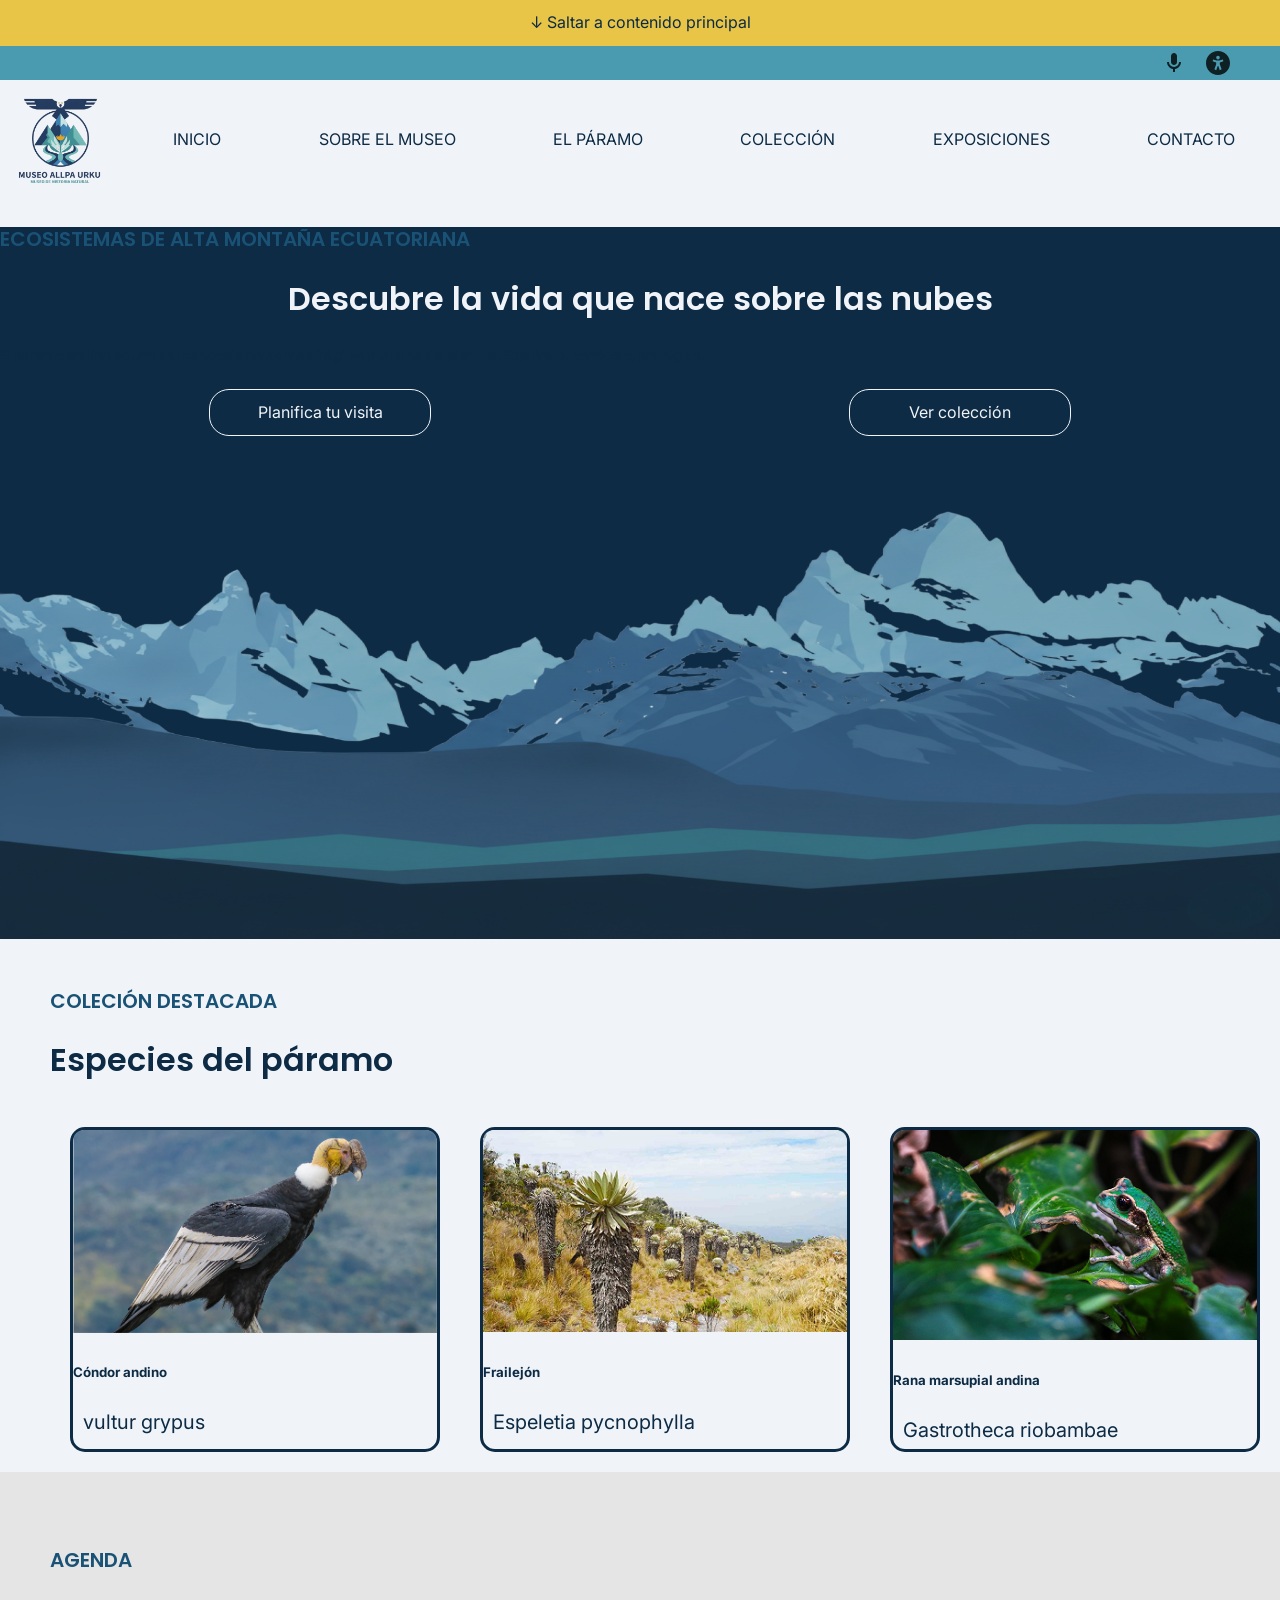
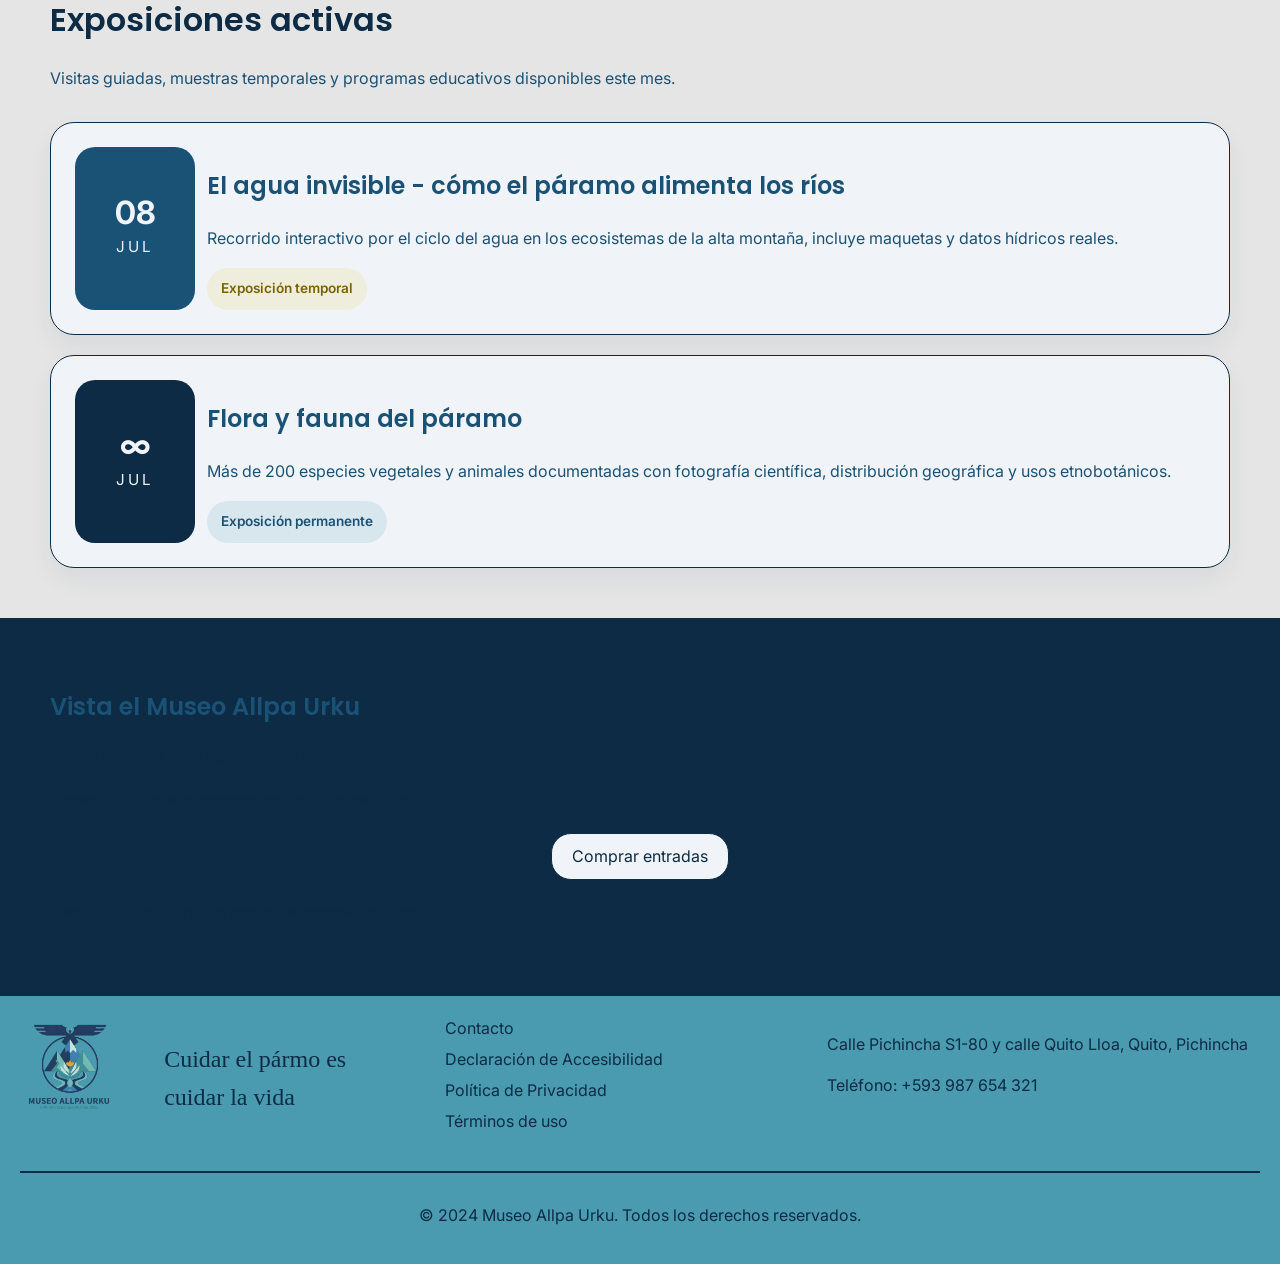
==== index.html @ 4db1a7b9 "Contacto completo" ====
<!DOCTYPE html>
<html lang="es">

<head>
    <meta charset="UTF-8">
    <meta name="viewport" content="width=device-width, initial-scale=1.0">
    <title>Exposiciones | Museo Allpa Urku</title>

    <link rel="preconnect" href="https://fonts.googleapis.com">
    <link rel="preconnect" href="https://fonts.gstatic.com" crossorigin>
    <link href="https://fonts.googleapis.com/css2?family=Inter:wght@400;600&family=Poppins:wght@600;700&display=swap"
        rel="stylesheet">

    <link rel="stylesheet" href="css/estilos.css">
</head>

<body>
    <header>
        <section class="skip-link">
            <a href="#main"> ↓ Saltar a contenido principal</a>
        </section>
        <section class="header-icons">
            <a href=""><img src="/recursos/icons/microphone.svg" alt="Icono de microfono"></a>
            <a href=""><img src="/recursos/icons/icon_accesibilidad.svg" alt="Icono de accesibilidad"></a>
            <!-- Aquí especificar idioma -->
        </section>

    </header>

    <nav class="nav-menu">
        <img src="/recursos/logo-museo.svg" alt="Logo del Museo Allpa Urku" class="logo">
        <a href="index.html">Inicio</a>
        <a href="nosotros.html">Sobre el museo</a>
        <a href="paramo.html">El Páramo</a>
        <a href="colecciones.html">Colección</a>
        <a href="exposiciones.html">Exposiciones</a>
        <a href="contacto.html">Contacto</a>
    </nav>

    <main>
        <section class="contenedor-inicial">
            <h4>ECOSISTEMAS DE ALTA MONTAÑA ECUATORIANA</h4>
            <h2>Descubre la vida que nace sobre las nubes</h2>
            <h5>El páramo andino es uno de los ecosistemas más frágiles y vitales del planeta. Explóralo, conócelo, protégelo.</h5>
            <div class="tarjetas-inicio">
                <a href="">Planifica tu visita</a>
                <a href="">Ver colección</a>
            </div>

            <img src="recursos/montanas_img.png" alt="Imagen decorativa de montañas">

        </section>


        <article class="contenedor-coleccion">
            <h4>COLECIÓN DESTACADA</h4>
            <H2>Especies del páramo</H2>

            <figure class="coleccion-cards">
                <section class="card-especie">
                    <img src="recursos/inicio/CondorAndino.png" alt="Foto Cóndor andino">
                    <h5>Cóndor andino</h5>
                    <p>vultur grypus</p>
                </section>

                <section class="card-especie">
                    <img src="recursos/inicio/Frailejon.png" alt="Foto Frailejón">
                    <h5>Frailejón</h5>
                    <p>Espeletia pycnophylla</p>
                </section>

                <section class="card-especie">
                    <img src="recursos/inicio/RanaMarsupialAndina.png" alt="Foto Rana marsupial andina">
                    <h5>Rana marsupial andina</h5>
                    <p>Gastrotheca riobambae</p>

                </section>

            </figure>
        </article>


        <article class="contenedor-agenda">
            <header class="agenda-header">
                <h4>AGENDA</h4>
                <h2>Exposiciones activas</h2>
                <p class="agenda-intro">Visitas guiadas, muestras temporales y programas educativos disponibles este mes.</p>
            </header>

            <div class="agenda-grid">
                <section class="agenda-lista">
                    <article class="agenda-evento">
                        <div class="fecha-evento">
                            <time datetime="2026-07-08"><strong>08</strong><span>JUL</span></time>
                        </div>
                        <div class="evento-contenido">
                            <h3>El agua invisible - cómo el páramo alimenta los ríos</h3>
                            <p>Recorrido interactivo por el ciclo del agua en los ecosistemas de la alta montaña, incluye maquetas y datos hídricos reales.</p>
                            <span class="etiqueta etiqueta-temporal">Exposición temporal</span>
                        </div>
                    </article>

                    <article class="agenda-evento">
                        <div class="fecha-evento fecha-infinita">
                            <time datetime="2026-07-01"><strong>∞</strong><span>JUL</span></time>
                        </div>
                        <div class="evento-contenido">
                            <h3>Flora y fauna del páramo</h3>
                            <p>Más de 200 especies vegetales y animales documentadas con fotografía científica, distribución geográfica y usos etnobotánicos.</p>
                            <span class="etiqueta etiqueta-permanente">Exposición permanente</span>
                        </div>
                    </article>
                </section>
            </div>
        </article>

        <article class="contenedor-visitas">
            <h3>Vista el Museo Allpa Urku</h3>

            <h5>Abierto de martes a domingo: 10:00h a 18:00h</h5>
            
            <h5>Acceso inclusivo para personas con movilidad reducida</h5>
            
            <a href="####">Comprar entradas</a>

            <h5>Desde $4 - Entrada gratuita para niños menores de 5 años</h5>
        </article>

    </main>

    <footer class="footer">

        <section class="footer-cont">
            <img src="/recursos/logo-museo.svg" alt="Logo del Museo Allpa Urku" class="logo-footer">
            <p class="eslogan">Cuidar el pármo es cuidar la vida</p>

            <section class="footer-links">
                <a href="contacto.html">Contacto</a>
                <a href="####">Declaración de Accesibilidad</a>
                <a href="####">Política de Privacidad</a>
                <a href="####">Términos de uso</a>
            </section>
            <section class="footer-direccion">
                <p>

                    Calle Pichincha S1-80 y calle Quito Lloa, Quito, Pichincha
                </p>
                <p>
                    Teléfono: +593 987 654 321
                </p>

            </section>
        </section>
        <hr>
        <p>© 2024 Museo Allpa Urku. Todos los derechos reservados.</p>
    </footer>

    <script>
        const monthNames = ['Enero', 'Febrero', 'Marzo', 'Abril', 'Mayo', 'Junio', 'Julio', 'Agosto', 'Septiembre', 'Octubre', 'Noviembre', 'Diciembre'];
        const today = new Date();
        const mesNombre = document.querySelector('.mes-nombre');
        const mesAno = document.querySelector('.mes-ano');
        const diasGrid = document.querySelector('.calendario-dias');

        if (mesNombre && mesAno && diasGrid) {
            mesNombre.textContent = monthNames[today.getMonth()];
            mesAno.textContent = today.getFullYear();

            const firstDay = new Date(today.getFullYear(), today.getMonth(), 1).getDay();
            const daysInMonth = new Date(today.getFullYear(), today.getMonth() + 1, 0).getDate();
            const offset = (firstDay + 6) % 7; // Ajusta para iniciar el lunes

            for (let i = 0; i < offset; i++) {
                const placeholder = document.createElement('span');
                placeholder.className = 'dia vacio';
                diasGrid.appendChild(placeholder);
            }

            for (let day = 1; day <= daysInMonth; day++) {
                const dia = document.createElement('span');
                dia.className = 'dia';
                dia.textContent = day;
                if (day === today.getDate()) {
                    dia.classList.add('hoy');
                    dia.setAttribute('aria-current', 'date');
                }
                diasGrid.appendChild(dia);
            }
        }
    </script>
</body>

</html>
---- css/estilos.css ----
:root {

    /* ======= CAPA 1. Paleta de colores cruda =======
        No usar directamente, solo para referencia      */
    --azul-marino   : #0D2B45;
    --azul-medio    : #1A5276;
    --azul-glaciar  : #4A9BAF;
    --celeste-claro : #93C6D2;
    --dorado        : #E8C547;
    --blanco-niebla : #F0F4F8;
    --gris-claro    : #E5E5E5;

    --color-foco    : #39FF14; /* verde neón para outline de foco visible — criterio 2.4.7 (AA) */

    /* ======= CAPA 2. Paleta de colores procesada =======
                Usar directamente en el diseño              
    ====================================================== */

    /* --- Fondos --- */
    --fondo-principal   : var(--blanco-niebla);  /* fondo del sitio */
    --fondo-oscuro      : var(--azul-marino);     /* secciones/footer oscuros */
    --fondo-seccion     : var(--azul-medio);      /* bloques destacados */
    --fondo-acento      : var(--azul-glaciar);    /* tarjetas, banners decorativos */
    --fondo-gris        : var(--gris-claro);      /* fondo para elementos secundarios */

    /* --- Texto ---
    Combinaciones verificadas (contraste AA, ≥4.5:1):
        texto-principal sobre fondo-principal  = 13.1:1  OK
        texto-suave     sobre fondo-principal  =  7.6:1  OK
        texto-claro     sobre fondo-oscuro     = 13.1:1  OK
        texto-destacado (dorado) sobre fondo-oscuro = 8.6:1 OK
    NUNCA: dorado o glaciar como texto sobre fondo claro (ilegible) */
    --texto-principal   : var(--azul-marino);     /* cuerpo sobre fondo claro */
    --texto-suave       : var(--azul-medio);      /* texto secundario sobre claro */
    --texto-claro       : var(--blanco-niebla);   /* texto sobre fondo oscuro */
    --texto-destacado   : var(--dorado);          /* SOLO sobre fondo oscuro */

    /* --- Acentos y detalles (NO para texto pequeño) --- */
    --acento            : var(--azul-glaciar);    /* bordes, íconos, líneas */
    --acento-fuerte     : var(--dorado);          /* llamados de atención */
    --foco              : var(--dorado);           /* outline de foco visible */

    /* ============================================
       TIPOGRAFÍA
       ============================================ */
    --fuente-titulos : 'Poppins', system-ui, sans-serif;
    --fuente-cuerpo  : 'Inter', system-ui, sans-serif;

    /* Escala (en rem para que aguante el zoom 200% — criterio 1.4.4 y 1.4.10) */
    --tam-h1   : 2.5rem;    /* 40px */
    --tam-h2   : 2rem;      /* 32px */
    --tam-h3   : 1.5rem;    /* 24px */
    --tam-h4   : 1.25rem;   /* 20px */
    --tam-base : 1rem;      /* 16px — mínimo para cuerpo */
    --tam-small: 0.875rem;  /* 14px — mínimo absoluto */

    --peso-normal : 400;
    --peso-medio  : 600;
    --peso-fuerte : 700;

    /* Interlineado (cuerpo ≥1.5 — criterio 1.4.12 Text Spacing) */
    --interlineado-titulos : 1.25;
    --interlineado-cuerpo  : 1.6;
}

/* ============================================
   REGLAS BASE — aplicadas a los elementos
   ============================================ */

body {
    background-color: var(--fondo-principal);
    color: var(--texto-principal);
    font-family: var(--fuente-cuerpo);
    font-size: var(--tam-base);
    line-height: var(--interlineado-cuerpo);
    margin: 0;
}

h1, h2, h3, h4 {
    font-family: var(--fuente-titulos);
    line-height: var(--interlineado-titulos);
    color: var(--texto-principal);
}

h1 { font-size: var(--tam-h1); font-weight: var(--peso-fuerte); }
h2 { font-size: var(--tam-h2); font-weight: var(--peso-medio); }
h3 { font-size: var(--tam-h3); font-weight: var(--peso-medio); color: var(--texto-suave); }
h4 { font-size: var(--tam-h4); font-weight: var(--peso-medio); color: var(--texto-suave); }

/* Visualmente oculto pero legible por lectores de pantalla — 1.3.1 */
.sr-only {
    position: absolute;
    width: 1px;
    height: 1px;
    padding: 0;
    margin: -1px;
    overflow: hidden;
    clip: rect(0, 0, 0, 0);
    white-space: nowrap;
    border: 0;
}

/* Etiqueta supra (antes h4 decorativo) — semánticamente es <p> */
.supertitulo {
    font-family: var(--fuente-titulos);
    font-size: var(--tam-h4);
    font-weight: var(--peso-medio);
    color: var(--texto-suave);
    text-transform: uppercase;
    letter-spacing: 0.03em;
    margin-bottom: 4px;
}

/* Subtítulo bajo el hero — semánticamente es <p> */
.subtitulo-hero {
    color: var(--azul-glaciar);
    text-align: center;
    padding-bottom: 30px;
    margin: 0;
}

/* Cifra destacada en tarjetas de estadísticas */
.cifra {
    font-family: var(--fuente-titulos);
    font-size: var(--tam-h2);
    font-weight: var(--peso-fuerte);
    color: var(--texto-principal);
    display: block;
}

small, .texto-secundario {
    font-size: var(--tam-small);
    color: var(--texto-suave);
}

/* Foco visible — criterio 2.4.7 (AA). NO quitar el outline. */
:focus-visible {
    outline: 5px solid var(--color-foco);
    outline-offset: 2px;
}

/* Respeto a preferencia de reducir movimiento — req. 6.5 */
@media (prefers-reduced-motion: reduce) {
    *, *::before, *::after {
        animation-duration: 0.01ms !important;
        animation-iteration-count: 1 !important;
        transition-duration: 0.01ms !important;
    }
}


/* Skip Link - Header--------------------------------------------------------*/
.skip-link {
    display: flex;
    justify-content: center;
    align-items: center;
    background-color: var(--dorado);
    color: var(--azul-marino);
    text-decoration: none;
    padding: 10px;
    width: 100%;
    box-sizing: border-box;
}

.skip-link a{
    color: var(--azul-marino);
    text-decoration: none;
}

/* header - icons --------------------------------------------------------*/

.header-icons {
    display: flex;
    background-color: var(--azul-glaciar);
    padding: 5px 50px;
    gap: 20px;
    justify-content: flex-end;
}

.header-icons a {
    display: inline-flex;
    align-items: center;
    justify-content: center;
}

.header-icons img {
    display: block;
    width: 24px;
    height: 24px;
}


/*Barra de navegación--------------------------------------------------------*/
.nav-menu{
    display: flex;
    justify-content: space-between;
    padding: 10px;
    align-items: center;
    margin: 0;
}

.nav-menu a{
    padding: 35px;
    color: var(--texto-principal);
    text-decoration: none;
    text-transform: uppercase;
}

.nav-menu img{
    width: 8%;
    height: 8%;
}

.nav-menu a:not(.nav-logo-link):hover {
    background-color: var(--dorado);
}

.nav-logo-link {
    display: flex;
    align-items: center;
    padding: 0;
}


/*MAIN------------------------------------------------------------------------*/
/* Contenedor inicial--------------------------------------------------------*/
.contenedor-inicial{
    background: var(--azul-marino);
}

.contenedor-inicial .supertitulo {
    text-align: center;
    color: var(--azul-glaciar);
    padding: 20px;
    margin: 20px;
}

.contenedor-inicial h1,
.contenedor-inicial h2 {
    color: var(--blanco-niebla);
    text-align: center;
}

.contenedor-inicial img {
    display: block;
    margin: 0 auto;
    max-width: 100%;
}


.tarjetas-inicio{
    display: grid;
    grid-template-columns: 1fr 1fr;
     justify-items: center;
    align-items: center;
}

.tarjetas-inicio a{
    text-decoration: none;
    border: solid 1px var(--blanco-niebla);
    color: var(--blanco-niebla);
    text-align: center;
    
    margin:0 30px 30px 30px;
    border-radius: 20px;
    padding: 10px;
    width: 200px;
    align-items: center;
}

.tarjetas-inicio a:hover{
    background: var(--dorado);
    color: var(--azul-marino);
}

/* Coleccion-------------------------------------------------------------------*/


.contenedor-coleccion{
    margin-top: 50px;
    margin-left: 50px;

}

.coleccion-cards {
    display: grid;
    grid-template-columns: 1fr 1fr 1fr;
    list-style: none;
    padding: 0;
    margin: 0;
}

.card-especie{
    border: solid 3px var(--azul-marino);
    border-radius: 15px;
    margin: 20px;
}

.card-especie img{
    width: 100%;
    border: solid 0 0 0 2px var(--azul-marino);
    
}


.card-especie h3 {
    font-size: var(--tam-h3);
    color: var(--texto-principal);
    margin-top: 5px;
    margin-left: 10px;
    margin-bottom: 0;
}

.card-especie p {
    font-size: var(--tam-h4);
    margin-top: 5px;
    margin-left: 10px;
    margin-bottom: 3px;
}



/* Agenda --------------------------------------------------------------------*/

.contenedor-agenda{
    background-color: var(--fondo-gris  );
    padding: 50px;
}

.agenda-header {
    max-width: 840px;
    margin-bottom: 30px;
}

.agenda-intro {
    color: var(--texto-suave);
    max-width: 720px;
    margin: 10px 0 0;
}

.agenda-grid {
    display: grid;
    grid-template-columns: 1fr;
    gap: 24px;
    align-items: start;
}

.calendario-mes {
    display: flex;
    justify-content: space-between;
    align-items: baseline;
    margin-bottom: 18px;
    gap: 10px;
}


.agenda-lista {
    display: grid;
    gap: 20px;
}

.agenda-evento {
    display: grid;
    grid-template-columns: 92px 1fr;
    gap: 20px;
    padding: 24px;
    border: 1px solid rgba(26, 82, 118, 0.18);
    border-radius: 24px;
    background-color: var(--fondo-principal);
    box-shadow: 0 12px 24px rgba(13, 43, 69, 0.06);
    border: 1px solid var(--azul-marino);
    border-radius: 24px;
}

.fecha-evento {
    display: flex;
    justify-content: center;
    align-items: center;
    background-color: var(--azul-medio);
    border-radius: 20px;
    padding: 14px;
    min-width: 92px;
    min-height: 92px;
}

.fecha-evento time {
    display: grid;
    gap: 6px;
    text-align: center;
    color: var(--texto-claro);
}

.fecha-evento strong {
    display: block;
    font-size: 2rem;
    line-height: 1;
}

.fecha-evento span {
    display: block;
    font-size: 0.95rem;
    letter-spacing: 0.2em;
}

.fecha-infinita {
    background-color: var(--azul-marino);
}

.evento-contenido h3 {
    margin-left: 20px;
    font-size: var(--tam-h3);
}

.evento-contenido p {
    margin-left: 20px;
    color: var(--texto-suave);
    line-height: 1.7;
}

.etiqueta {
    margin-left: 20px;
    display: inline-flex;
    align-items: center;
    padding: 10px 14px;
    border-radius: 999px;
    font-size: 0.85rem;
    font-weight: var(--peso-medio);
}

/* Contraste revisado: texto oscuro sobre fondo tenue — cumple 4.5:1 (1.4.3) */
.etiqueta-temporal {
    background-color: rgba(232, 197, 71, 0.15);
    color: #7a6200;
}

.etiqueta-permanente {
    background-color: rgba(74, 155, 175, 0.15);
    color: var(--azul-medio);
}

/* Visitas--------------------------------------------------------------------*/
.contenedor-visitas{
    background-color: var(--fondo-oscuro);
    padding: 50px;
}

.contenedor-visitas h2 {
    color: var(--texto-claro);
    text-align: center;
}

.contenedor-visitas p {
    color: var(--acento);
    text-align: center;
}

.contenedor-visitas a {
    display: block;
    width: fit-content;
    margin: 20px auto;
    background-color: var(--fondo-principal);
    padding: 10px 20px;
    text-decoration: none;
    color: var(--texto-principal);
    border-radius: 20px;
    border: solid 1px var(--azul-marino);
}

.contenedor-visitas a:hover{
    background-color: var(--dorado);
    color: var(--azul-marino);
}

/* footer --------------------------------------------------------------------*/

.footer {
    background-color: var(--fondo-acento);
    color: var(--texto-principal);
    text-align: center;
    padding: 20px;
    line-height: var(--interlineado-cuerpo);
}
.footer hr{
    background: var(--azul-marino);
    border:solid 0.5px var(--azul-marino);
    margin-top: 30px;
    margin-bottom: 30px;
}

.footer-cont{
    display: grid;
    grid-template-columns: 0.5fr 0.8fr 1.5fr 1.5fr;
}

.footer img{
    width: 100px;
    height: 100px;
    margin: 0;
}

.eslogan{
    color: var(--texto-principal);
    font-family:"Italianno";
    font-size: var(--tam-h3);
    text-align: left;
    
}

footer a{

    text-decoration: none;
    color: var(--azul-marino);
}

.footer-links{
    display: grid;
    grid-template-rows: auto;
    text-align: left;
    margin-left: 50px;
}

.footer-direccion {
    display: inline;
    text-align: left;
    font-style: normal;
}

.footer-direccion a {
    color: var(--azul-marino);
    text-decoration: none;
}

/* Responsive ----------------------------------------------------------------*/

@media (max-width: 1120px) {
    .nav-menu {
        flex-wrap: wrap;
        gap: 12px;
        justify-content: center;
    }

    .nav-menu a {
        padding: 12px 18px;
        font-size: 0.95rem;
    }

    .coleccion-cards {
        grid-template-columns: repeat(2, minmax(0, 1fr));
    }

    .footer-cont {
        grid-template-columns: 1fr 1fr;
        gap: 24px;
    }
}

@media (max-width: 860px) {
    .contenedor-inicial,
    .contenedor-coleccion,
    .contenedor-agenda,
    .contenedor-visitas,
    .footer {
        padding-left: 20px;
        padding-right: 20px;
    }

    .tarjetas-inicio {
        grid-template-columns: 1fr;
    }

    .tarjetas-inicio a {
        width: 100%;
        margin: 12px 0;
    }

    .coleccion-cards {
        grid-template-columns: 1fr;
    }

    .card-especie {
        margin: 12px 0;
    }

    .agenda-grid {
        grid-template-columns: 1fr;
    }

    .agenda-evento {
        grid-template-columns: 1fr;
    }

    .evento-contenido h3,
    .evento-contenido p,
    .etiqueta {
        margin-left: 0;
    }

    .fecha-evento {
        min-width: auto;
    }

    .contenedor-visitas {
        padding: 30px 20px;
    }

    .footer-cont {
        display: grid;
        grid-template-columns: 1fr;
        text-align: center;
    }

    .footer-links,
    .footer-direccion {
        margin-left: 0;
        text-align: center;
    }
}

@media (max-width: 600px) {
    .nav-menu {
        padding: 10px 12px;
    }

    .nav-menu img {
        width: 40px;
        height: auto;
    }

    .nav-menu a {
        padding: 10px 12px;
        font-size: 0.85rem;
    }

    .contenedor-inicial h2 {
        font-size: 1.6rem;
    }

    .contenedor-inicial h5,
    .agenda-intro,
    .evento-contenido p,
    .contenedor-visitas h5 {
        font-size: 0.95rem;
    }

    .agenda-evento {
        padding: 18px;
        gap: 16px;
    }

    .agenda-grid {
        gap: 16px;
    }

    .calendario-mes {
        flex-direction: column;
        align-items: flex-start;
    }

    .calendario-semana,
    .calendario-dias {
        gap: 6px;
    }

    .dia {
        min-height: 34px;
    }
}


/* SOBRE NOSOTROS --------------------------------------------------------------------*/
/*mision y vision*/

.contenedor-vision{
    margin-top: 50px;
    margin-left: 50px;
}

.card-vision{
    display: grid;
    grid-template-columns: 1fr 1fr;
    margin: 20px auto;
    justify-items: center;
    align-items: center;

    gap: 30px;
}

.card-vision p {
    max-width: 500px;
    text-align: left;
}

.card-vision video{
    display: block;
}

/* Numeros --------------------------------------------------------------------*/
.contenedor-numeros{
    padding: 50px;
    background-color: var(--fondo-gris);
}

.contenedor-card-numeros{
    display: grid;
    grid-template-columns: 1fr 1fr 1fr 1fr;
    justify-items: center;
    align-items: center;
}

.card-numero{
    background-color: var(--fondo-principal);
    border: solid 1px var(--azul-marino);
    border-radius: 20px;
    text-align: center;
    margin: 20px;
    height: 150px;
    padding: 10px;
}

/* Línea de tiempo ----------------------------------------------------------*/

.contenedor-historia{
    padding: 50px;
    background-color: var(--fondo-principal);
}


.linea-tiempo{
    position: relative;
    padding: 36px 24px 36px 160px;
    background: transparent;
}

.linea-tiempo::before{
    content: '';
    position: absolute;
    left: 110px;
    top: 24px;
    bottom: 24px;
    width: 3px;
    background: var(--acento);
    opacity: 0.18;
    border-radius: 2px;
}

.linea-tiempo .timeline{
    list-style: none;
    margin: 0;
    padding: 0;
}

.timeline-item{
    position: relative;
    margin-bottom: 36px;
}

.timeline-item::before{
    content: '';
    position: absolute;
    top: 6px;
    width: 18px;
    height: 18px;
    background: var(--azul-medio);
    border-radius: 50%;
    box-shadow: 0 6px 12px rgba(13,43,69,0.12);
    border: 4px solid var(--fondo-principal);
}

.timeline-year{
    position: absolute;
    left: 0;
    width: 96px;
    text-align: right;
    font-weight: var(--peso-fuerte);
    color: var(--azul-medio);
    font-size: 1rem;
}

.timeline-content{
    margin-left: 180px;
}

.timeline-content h3{
    margin: 0 0 8px 0;
    font-size: var(--tam-h4);
    color: var(--azul-marino);
}

.timeline-content p{
    margin: 0 0 6px 0;
    color: var(--texto-suave);
}

.timeline-highlight{
    margin-top: 8px;
    font-weight: var(--peso-fuerte);
    color: var(--azul-marino);
}

/* Responsive: timeline stacks on small screens */
@media (max-width: 860px){
    .linea-tiempo{ padding-left: 20px; }
    .linea-tiempo::before{ left: 20px; }
    .timeline-item::before{ left: 12px; }
    .timeline-year{ position: relative; width: auto; text-align: left; margin-bottom: 6px; color: var(--azul-medio); }
    .timeline-content{ margin-left: 0; padding-left: 36px; }
}


/* Valores contenedor----------------------------------------*/
.contenedor-valores{
    background: var(--fondo-gris);
    padding: 50px;
}

.valores-card{
    display: grid;
    grid-template-columns: 1fr 1fr 1fr 1fr;
    margin: 20px;
    padding: 20px;
}

.valores-card section{
    margin: 20px;
    padding: 20px;
    background: var(--fondo-principal);
    border: solid 1px var(--azul-marino);
    border-radius: 10px;
}

/* h3 en valores-card mantiene tamaño visual de h4 (semánticamente correcto como h3) */
.valores-card h3 {
    font-size: var(--tam-h4);
    color: var(--texto-principal);
}

/* Sección aliados -------------------------------------------*/
.contenedor-aliados {
    padding: 50px;
    background: var(--fondo-principal);
    text-align: center;
}

.aliados-lista {
    display: flex;
    flex-wrap: wrap;
    gap: 40px;
    justify-content: center;
    align-items: center;
    list-style: none;
    padding: 0;
    margin: 32px 0 0;
}

.aliados-lista img {
    max-height: 80px;
    max-width: 160px;
    object-fit: contain;
}

/* Carrusel Aliados----------------------------------------*/

.carrusel-contenedor {
  display: flex;
  align-items: center;
  gap: 16px;
  max-width: 1200px;
  margin: 0 auto;
  padding: 24px 16px;
  background: var(--blanco-niebla);
  border-radius: 12px;
}

.carrusel-viewport {
  overflow: hidden;
  flex: 1;
}

.carrusel-track {
  display: flex;
  list-style: none;
  margin: 0;
  padding: 0;
  transition: transform 0.4s ease;
}

.carrusel-item {
  flex: 0 0 calc(100% / 3); /* muestra 3 items a la vez */
  display: flex;
  align-items: center;
  justify-content: center;
  padding: 0 20px;
}

.carrusel-item img {
  max-width: 100%;
  max-height: 200px;
  object-fit: contain;
}

.carrusel-flecha {
  background: none;
  border: none;
  font-size: 1.4rem;
  color: #5b9bd5;
  cursor: pointer;
  padding: 8px;
  flex-shrink: 0;
}

.carrusel-flecha:hover {
  color: #2b6cb0;
}

/* Responsive: sección Sobre nosotros */
@media (max-width: 1120px) {
    .card-vision {
        grid-template-columns: 1fr;
        gap: 20px;
    }

    .card-vision p {
        max-width: none;
        text-align: left;
    }

    .contenedor-card-numeros,
    .valores-card {
        grid-template-columns: 1fr 1fr;
    }
}

@media (max-width: 860px) {
    .contenedor-vision,
    .contenedor-numeros,
    .contenedor-historia,
    .contenedor-valores {
        padding: 30px 20px;
        margin-left: 0;
    }

    .contenedor-vision {
        margin-top: 30px;
    }

    .card-vision {
        margin: 0;
    }

    .card-vision video {
        width: 100%;
        height: auto;
    }

    .card-numero {
        margin: 10px 0;
        min-height: 150px;
        height: auto;
    }

    .contenedor-card-numeros,
    .valores-card {
        grid-template-columns: 1fr;
        margin: 0;
        padding: 0;
    }

    .valores-card section {
        margin: 10px 0;
    }

    .carrusel-contenedor {
        flex-wrap: wrap;
        padding: 16px;
    }

    .carrusel-item {
        flex-basis: 50%;
    }
}

@media (max-width: 600px) {
    .contenedor-vision {
        margin-left: 0;
        margin-top: 24px;
    }

    .card-vision {
        gap: 16px;
    }

    .carrusel-item {
        flex-basis: 100%;
    }

    .carrusel-flecha {
        display: none;
    }
}

/* Diseños el paramo ----------------------------------------------*/
.contenedor-caracteristicas{
    padding: 50px;
    background: var(--fondo-gris);
}

.contenedor-zonificaicion{
    background: var(--fondo-principal);
    margin: 50px;
}

.zonificacion-card{
    display: grid;
    grid-template-columns: 1fr 1fr 1fr;
}

.tab-zona{
    margin: 20px;
    text-align: center;
    background: var(--fondo-principal);
    color: var(--azul-marino);
    border-radius: 15px;
    border: solid 1px var(--azul-marino);
    cursor: pointer;
    padding: 5px;
}

.tab-zona.activa{
    background: var(--azul-marino);
    color: var(--blanco-niebla);
}

.tab-zona:hover{
    color: var(--azul-marino);
    background: var(--dorado);
}

/* Panel de detalle */
.zonificacion-detalle{
    margin: 50px;
    padding: 30px;
    border: 1px solid var(--azul-marino);
    border-radius: 15px;
}

.zonificacion-detalle__cabecera{
    display: flex;
    align-items: center;
    gap: 16px;
}

.zonificacion-badge{
    border: 1px solid currentColor;
    border-radius: 20px;
    padding: 4px 14px;
    font-size: 0.8rem;
    white-space: nowrap;
}

.zonificacion-detalle__cuerpo{
    padding: 15px;
    display: grid;
    grid-template-columns: 2fr 1fr;
    gap: 30px;
}


.zonificacion-dato{
    display: flex;
    align-items: baseline;
    gap: 10px;
    margin-bottom: 10px;
}

.zonificacion-dato__valor{
    font-size: 1.8rem;
    font-weight: 700;
}

.zonificacion-descripcion{
    margin-top: 16px;
}

.zonificacion-especies__titulo{

    font-weight: 600;
}

.zonificacion-tags{
    list-style: none;
    display: flex;
    flex-wrap: wrap;
    gap: 8px;
    padding: 0;
}

.zonificacion-tags li{
    border: 1px solid currentColor;
    border-radius: 20px;
    padding: 4px 12px;
    font-size: 0.85rem;
}

@media (max-width: 1120px) {
    .zonificacion-card {
        grid-template-columns: 1fr 1fr;
    }

    .zonificacion-detalle__cuerpo {
        grid-template-columns: 1fr;
        gap: 20px;
    }
}

@media (max-width: 860px) {
    .contenedor-zonificaicion {
        margin: 20px;
    }

    .zonificacion-card {
        grid-template-columns: 1fr;
    }

    .tab-zona {
        margin: 10px 0;
    }

    .zonificacion-detalle {
        margin: 20px 0;
        padding: 20px;
    }

    .zonificacion-detalle__cabecera {
        flex-direction: column;
        align-items: flex-start;
    }
}

@media (max-width: 600px) {
    .zonificacion-detalle {
        padding: 16px;
    }

    .zonificacion-dato {
        flex-direction: column;
        align-items: flex-start;
        gap: 4px;
    }

    .zonificacion-dato__valor {
        font-size: 1.5rem;
    }
}
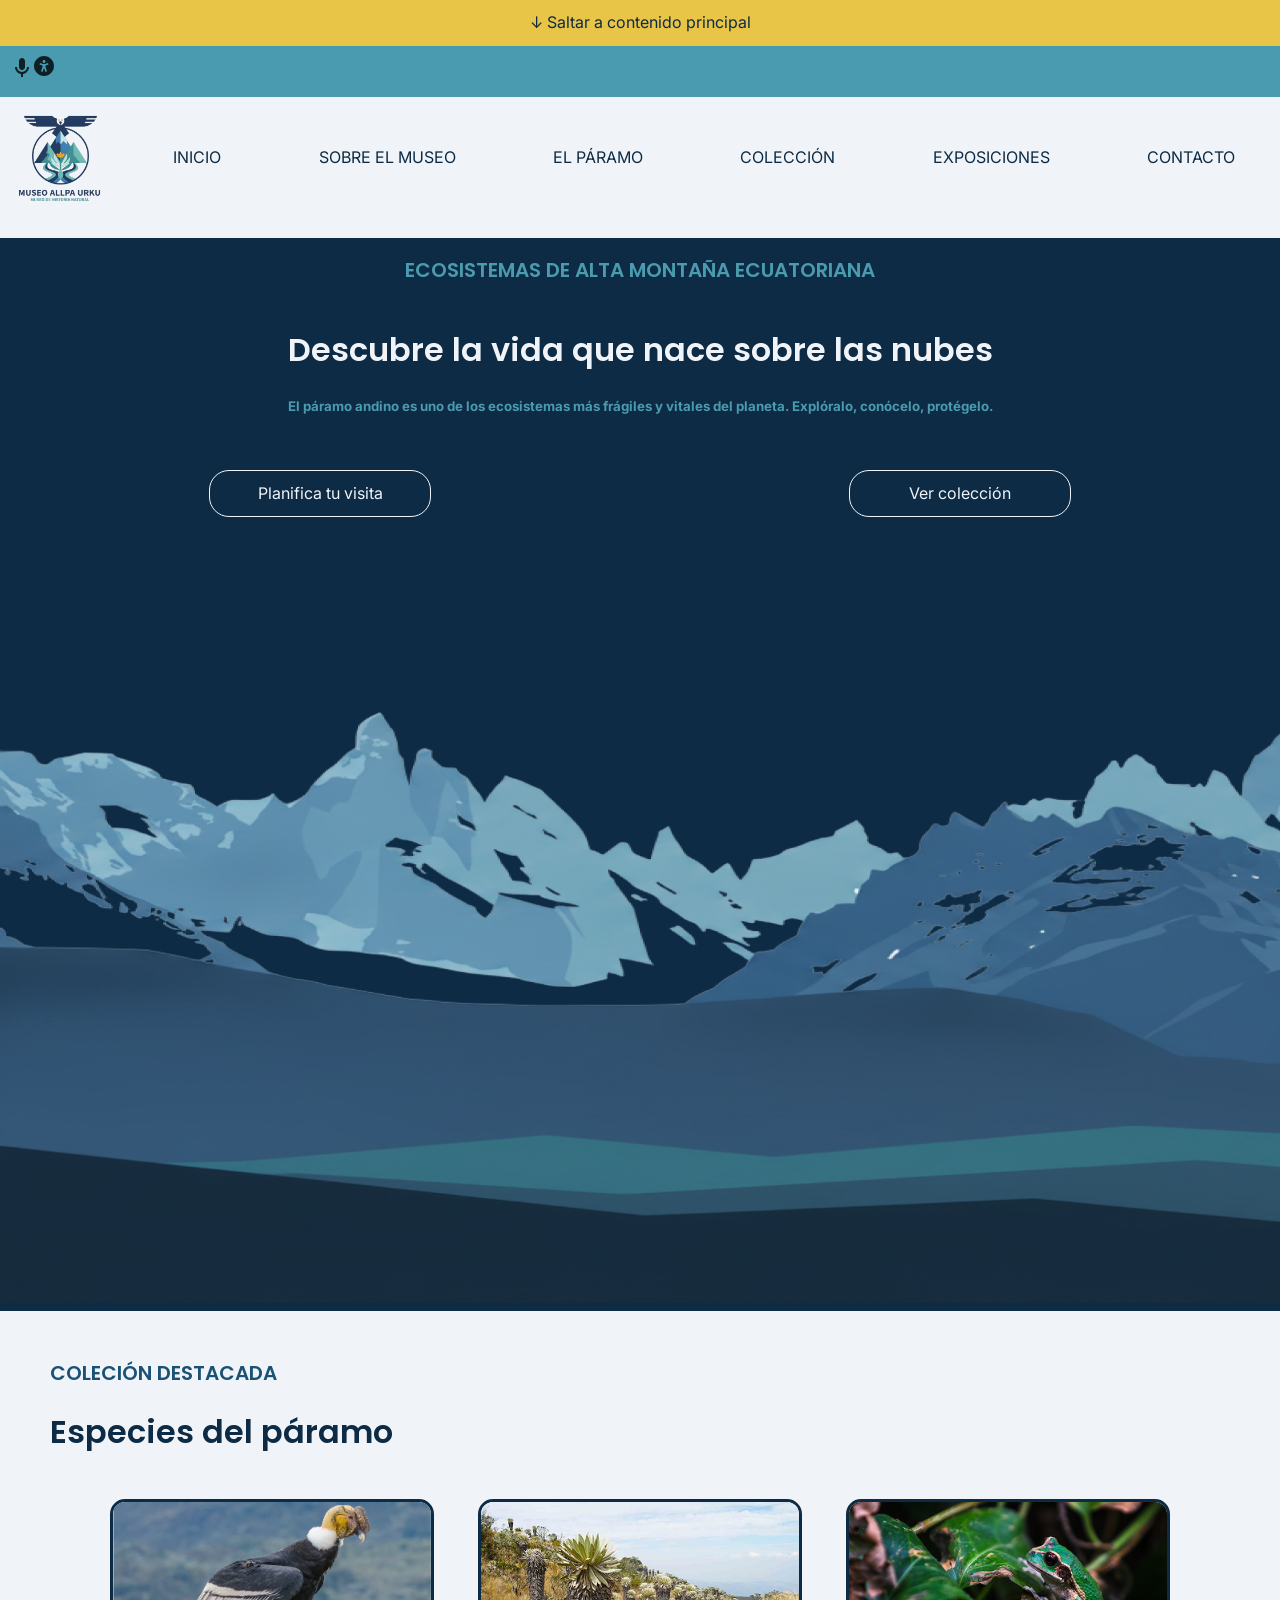
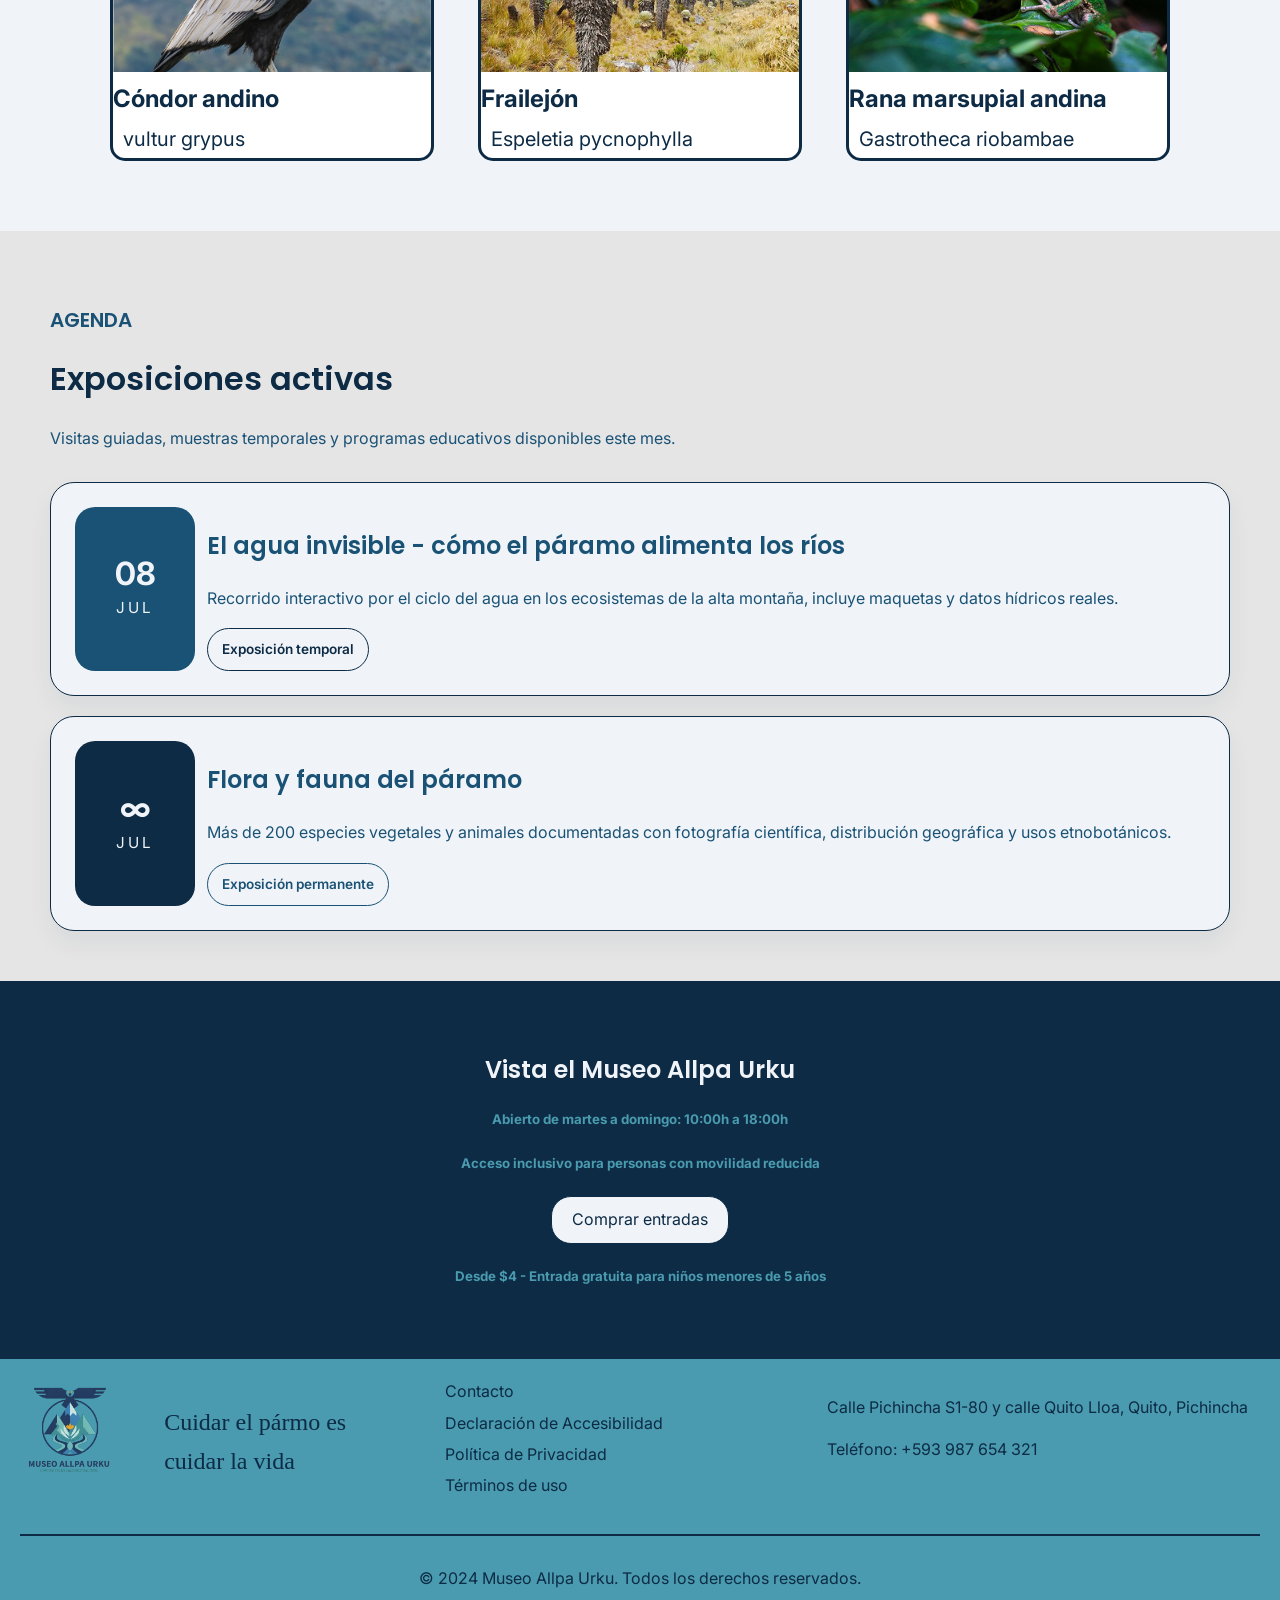
==== commit d5daccea: "Todas las pestañas, sin errores de contraste, falta declaracion" ====
--- a/index.html
+++ b/index.html
@@ -37,7 +37,7 @@
         <a href="contacto.html">Contacto</a>
     </nav>
 
-    <main>
+    <main id="main">
         <section class="contenedor-inicial">
             <h4>ECOSISTEMAS DE ALTA MONTAÑA ECUATORIANA</h4>
             <h2>Descubre la vida que nace sobre las nubes</h2>
--- a/css/estilos.css
+++ b/css/estilos.css
@@ -2,26 +2,29 @@
 
     /* ======= CAPA 1. Paleta de colores cruda =======
         No usar directamente, solo para referencia      */
-    --azul-marino   : #0D2B45;
-    --azul-medio    : #1A5276;
-    --azul-glaciar  : #4A9BAF;
-    --celeste-claro : #93C6D2;
-    --dorado        : #E8C547;
-    --blanco-niebla : #F0F4F8;
-    --gris-claro    : #E5E5E5;
-
-    --color-foco    : #39FF14; /* verde neón para outline de foco visible — criterio 2.4.7 (AA) */
+    --azul-marino: #0D2B45;
+    --azul-medio: #1A5276;
+    --azul-glaciar: #4A9BAF;
+    --celeste-claro: #93C6D2;
+    --dorado: #E8C547;
+    --blanco-niebla: #F0F4F8;
+    --gris-claro: #E5E5E5;
 
     /* ======= CAPA 2. Paleta de colores procesada =======
                 Usar directamente en el diseño              
     ====================================================== */
 
     /* --- Fondos --- */
-    --fondo-principal   : var(--blanco-niebla);  /* fondo del sitio */
-    --fondo-oscuro      : var(--azul-marino);     /* secciones/footer oscuros */
-    --fondo-seccion     : var(--azul-medio);      /* bloques destacados */
-    --fondo-acento      : var(--azul-glaciar);    /* tarjetas, banners decorativos */
-    --fondo-gris        : var(--gris-claro);      /* fondo para elementos secundarios */
+    --fondo-principal: var(--blanco-niebla);
+    /* fondo del sitio */
+    --fondo-oscuro: var(--azul-marino);
+    /* secciones/footer oscuros */
+    --fondo-seccion: var(--azul-medio);
+    /* bloques destacados */
+    --fondo-acento: var(--azul-glaciar);
+    /* tarjetas, banners decorativos */
+    --fondo-gris: var(--gris-claro);
+    /* fondo para elementos secundarios */
 
     /* --- Texto ---
     Combinaciones verificadas (contraste AA, ≥4.5:1):
@@ -30,37 +33,50 @@
         texto-claro     sobre fondo-oscuro     = 13.1:1  OK
         texto-destacado (dorado) sobre fondo-oscuro = 8.6:1 OK
     NUNCA: dorado o glaciar como texto sobre fondo claro (ilegible) */
-    --texto-principal   : var(--azul-marino);     /* cuerpo sobre fondo claro */
-    --texto-suave       : var(--azul-medio);      /* texto secundario sobre claro */
-    --texto-claro       : var(--blanco-niebla);   /* texto sobre fondo oscuro */
-    --texto-destacado   : var(--dorado);          /* SOLO sobre fondo oscuro */
+    --texto-principal: var(--azul-marino);
+    /* cuerpo sobre fondo claro */
+    --texto-suave: var(--azul-medio);
+    /* texto secundario sobre claro */
+    --texto-claro: var(--blanco-niebla);
+    /* texto sobre fondo oscuro */
+    --texto-destacado: var(--dorado);
+    /* SOLO sobre fondo oscuro */
 
     /* --- Acentos y detalles (NO para texto pequeño) --- */
-    --acento            : var(--azul-glaciar);    /* bordes, íconos, líneas */
-    --acento-fuerte     : var(--dorado);          /* llamados de atención */
-    --foco              : var(--dorado);           /* outline de foco visible */
+    --acento: var(--azul-glaciar);
+    /* bordes, íconos, líneas */
+    --acento-fuerte: var(--dorado);
+    /* llamados de atención */
+    --foco: var(--dorado);
+    /* outline de foco visible */
 
     /* ============================================
        TIPOGRAFÍA
        ============================================ */
-    --fuente-titulos : 'Poppins', system-ui, sans-serif;
-    --fuente-cuerpo  : 'Inter', system-ui, sans-serif;
+    --fuente-titulos: 'Poppins', system-ui, sans-serif;
+    --fuente-cuerpo: 'Inter', system-ui, sans-serif;
 
     /* Escala (en rem para que aguante el zoom 200% — criterio 1.4.4 y 1.4.10) */
-    --tam-h1   : 2.5rem;    /* 40px */
-    --tam-h2   : 2rem;      /* 32px */
-    --tam-h3   : 1.5rem;    /* 24px */
-    --tam-h4   : 1.25rem;   /* 20px */
-    --tam-base : 1rem;      /* 16px — mínimo para cuerpo */
-    --tam-small: 0.875rem;  /* 14px — mínimo absoluto */
-
-    --peso-normal : 400;
-    --peso-medio  : 600;
-    --peso-fuerte : 700;
+    --tam-h1: 2.5rem;
+    /* 40px */
+    --tam-h2: 2rem;
+    /* 32px */
+    --tam-h3: 1.5rem;
+    /* 24px */
+    --tam-h4: 1.25rem;
+    /* 20px */
+    --tam-base: 1rem;
+    /* 16px — mínimo para cuerpo */
+    --tam-small: 0.875rem;
+    /* 14px — mínimo absoluto */
+
+    --peso-normal: 400;
+    --peso-medio: 600;
+    --peso-fuerte: 700;
 
     /* Interlineado (cuerpo ≥1.5 — criterio 1.4.12 Text Spacing) */
-    --interlineado-titulos : 1.25;
-    --interlineado-cuerpo  : 1.6;
+    --interlineado-titulos: 1.25;
+    --interlineado-cuerpo: 1.6;
 }
 
 /* ============================================
@@ -76,72 +92,55 @@
     margin: 0;
 }
 
-h1, h2, h3, h4 {
+h1,
+h2,
+h3,
+h4 {
     font-family: var(--fuente-titulos);
     line-height: var(--interlineado-titulos);
     color: var(--texto-principal);
 }
 
-h1 { font-size: var(--tam-h1); font-weight: var(--peso-fuerte); }
-h2 { font-size: var(--tam-h2); font-weight: var(--peso-medio); }
-h3 { font-size: var(--tam-h3); font-weight: var(--peso-medio); color: var(--texto-suave); }
-h4 { font-size: var(--tam-h4); font-weight: var(--peso-medio); color: var(--texto-suave); }
-
-/* Visualmente oculto pero legible por lectores de pantalla — 1.3.1 */
-.sr-only {
-    position: absolute;
-    width: 1px;
-    height: 1px;
-    padding: 0;
-    margin: -1px;
-    overflow: hidden;
-    clip: rect(0, 0, 0, 0);
-    white-space: nowrap;
-    border: 0;
-}
-
-/* Etiqueta supra (antes h4 decorativo) — semánticamente es <p> */
-.supertitulo {
-    font-family: var(--fuente-titulos);
+h1 {
+    font-size: var(--tam-h1);
+    font-weight: var(--peso-fuerte);
+}
+
+h2 {
+    font-size: var(--tam-h2);
+    font-weight: var(--peso-medio);
+}
+
+h3 {
+    font-size: var(--tam-h3);
+    font-weight: var(--peso-medio);
+    color: var(--texto-suave);
+}
+
+h4 {
     font-size: var(--tam-h4);
     font-weight: var(--peso-medio);
     color: var(--texto-suave);
-    text-transform: uppercase;
-    letter-spacing: 0.03em;
-    margin-bottom: 4px;
-}
-
-/* Subtítulo bajo el hero — semánticamente es <p> */
-.subtitulo-hero {
-    color: var(--azul-glaciar);
-    text-align: center;
-    padding-bottom: 30px;
-    margin: 0;
-}
-
-/* Cifra destacada en tarjetas de estadísticas */
-.cifra {
-    font-family: var(--fuente-titulos);
-    font-size: var(--tam-h2);
-    font-weight: var(--peso-fuerte);
-    color: var(--texto-principal);
-    display: block;
-}
-
-small, .texto-secundario {
+}
+
+small,
+.texto-secundario {
     font-size: var(--tam-small);
     color: var(--texto-suave);
 }
 
 /* Foco visible — criterio 2.4.7 (AA). NO quitar el outline. */
 :focus-visible {
-    outline: 5px solid var(--color-foco);
+    outline: 5px solid #39FF14;
     outline-offset: 2px;
 }
 
 /* Respeto a preferencia de reducir movimiento — req. 6.5 */
 @media (prefers-reduced-motion: reduce) {
-    *, *::before, *::after {
+
+    *,
+    *::before,
+    *::after {
         animation-duration: 0.01ms !important;
         animation-iteration-count: 1 !important;
         transition-duration: 0.01ms !important;
@@ -162,36 +161,23 @@
     box-sizing: border-box;
 }
 
-.skip-link a{
+.skip-link a {
     color: var(--azul-marino);
     text-decoration: none;
 }
 
 /* header - icons --------------------------------------------------------*/
-
 .header-icons {
     display: flex;
     background-color: var(--azul-glaciar);
-    padding: 5px 50px;
-    gap: 20px;
-    justify-content: flex-end;
-}
-
-.header-icons a {
-    display: inline-flex;
-    align-items: center;
-    justify-content: center;
-}
-
-.header-icons img {
-    display: block;
-    width: 24px;
-    height: 24px;
-}
+    padding: 10px;
+
+}
+
 
 
 /*Barra de navegación--------------------------------------------------------*/
-.nav-menu{
+.nav-menu {
     display: flex;
     justify-content: space-between;
     padding: 10px;
@@ -199,76 +185,70 @@
     margin: 0;
 }
 
-.nav-menu a{
+.nav-menu a {
     padding: 35px;
     color: var(--texto-principal);
     text-decoration: none;
     text-transform: uppercase;
 }
 
-.nav-menu img{
+.nav-menu img {
     width: 8%;
     height: 8%;
 }
 
-.nav-menu a:not(.nav-logo-link):hover {
+.nav-menu a:hover {
     background-color: var(--dorado);
-}
-
-.nav-logo-link {
-    display: flex;
-    align-items: center;
-    padding: 0;
 }
 
 
 /*MAIN------------------------------------------------------------------------*/
 /* Contenedor inicial--------------------------------------------------------*/
-.contenedor-inicial{
+.contenedor-inicial {
     background: var(--azul-marino);
 }
 
-.contenedor-inicial .supertitulo {
+.contenedor-inicial h4 {
     text-align: center;
     color: var(--azul-glaciar);
     padding: 20px;
     margin: 20px;
-}
-
-.contenedor-inicial h1,
+    border: var(--azul-glaciar);
+}
+
 .contenedor-inicial h2 {
     color: var(--blanco-niebla);
     text-align: center;
 }
 
-.contenedor-inicial img {
-    display: block;
-    margin: 0 auto;
-    max-width: 100%;
-}
-
-
-.tarjetas-inicio{
+.contenedor-inicial h5 {
+    color: var(--azul-glaciar);
+    text-align: center;
+    padding-bottom: 30px;
+}
+
+
+.tarjetas-inicio {
     display: grid;
     grid-template-columns: 1fr 1fr;
-     justify-items: center;
-    align-items: center;
-}
-
-.tarjetas-inicio a{
+    justify-items: center;
+    align-items: center;
+}
+
+.tarjetas-inicio a {
     text-decoration: none;
     border: solid 1px var(--blanco-niebla);
     color: var(--blanco-niebla);
     text-align: center;
-    
-    margin:0 30px 30px 30px;
+
+    margin: 0 30px 30px 30px;
     border-radius: 20px;
     padding: 10px;
     width: 200px;
     align-items: center;
 }
 
-.tarjetas-inicio a:hover{
+.tarjetas-inicio a:hover {
     background: var(--dorado);
     color: var(--azul-marino);
 }
@@ -276,7 +256,7 @@
 /* Coleccion-------------------------------------------------------------------*/
 
 
-.contenedor-coleccion{
+.contenedor-coleccion {
     margin-top: 50px;
     margin-left: 50px;
 
@@ -285,27 +265,23 @@
 .coleccion-cards {
     display: grid;
     grid-template-columns: 1fr 1fr 1fr;
-    list-style: none;
-    padding: 0;
-    margin: 0;
-}
-
-.card-especie{
+}
+
+.card-especie {
     border: solid 3px var(--azul-marino);
     border-radius: 15px;
     margin: 20px;
 }
 
-.card-especie img{
+.card-especie img {
     width: 100%;
     border: solid 0 0 0 2px var(--azul-marino);
-    
-}
-
-
-.card-especie h3 {
+
+}
+
+
+.card-especie h5 {
     font-size: var(--tam-h3);
-    color: var(--texto-principal);
     margin-top: 5px;
     margin-left: 10px;
     margin-bottom: 0;
@@ -322,8 +298,8 @@
 
 /* Agenda --------------------------------------------------------------------*/
 
-.contenedor-agenda{
-    background-color: var(--fondo-gris  );
+.contenedor-agenda {
+    background-color: var(--fondo-gris);
     padding: 50px;
 }
 
@@ -427,29 +403,28 @@
     font-weight: var(--peso-medio);
 }
 
-/* Contraste revisado: texto oscuro sobre fondo tenue — cumple 4.5:1 (1.4.3) */
 .etiqueta-temporal {
-    background-color: rgba(232, 197, 71, 0.15);
-    color: #7a6200;
+    border: solid 1px var(--azul-marino);
+    color: var(--azul-marino);
 }
 
 .etiqueta-permanente {
-    background-color: rgba(74, 155, 175, 0.15);
+    border: solid 1px var(--azul-medio);
     color: var(--azul-medio);
 }
 
 /* Visitas--------------------------------------------------------------------*/
-.contenedor-visitas{
+.contenedor-visitas {
     background-color: var(--fondo-oscuro);
     padding: 50px;
 }
 
-.contenedor-visitas h2 {
+.contenedor-visitas h3 {
     color: var(--texto-claro);
     text-align: center;
 }
 
-.contenedor-visitas p {
+.contenedor-visitas h5 {
     color: var(--acento);
     text-align: center;
 }
@@ -458,15 +433,29 @@
     display: block;
     width: fit-content;
     margin: 20px auto;
+
     background-color: var(--fondo-principal);
     padding: 10px 20px;
     text-decoration: none;
-    color: var(--texto-principal);
+    color: var(--texto-ocuro);
     border-radius: 20px;
     border: solid 1px var(--azul-marino);
 }
 
-.contenedor-visitas a:hover{
+.contenedor-visitas a {
+    display: block;
+    width: fit-content;
+    margin: 20px auto;
+
+    background-color: var(--fondo-principal);
+    padding: 10px 20px;
+    text-decoration: none;
+    color: var(--texto-ocuro);
+    border-radius: 20px;
+    border: solid 1px var(--azul-marino);
+}
+
+.contenedor-visitas a:hover {
     background-color: var(--dorado);
     color: var(--azul-marino);
 }
@@ -480,39 +469,40 @@
     padding: 20px;
     line-height: var(--interlineado-cuerpo);
 }
-.footer hr{
+
+.footer hr {
     background: var(--azul-marino);
-    border:solid 0.5px var(--azul-marino);
+    border: solid 0.5px var(--azul-marino);
     margin-top: 30px;
     margin-bottom: 30px;
 }
 
-.footer-cont{
+.footer-cont {
     display: grid;
     grid-template-columns: 0.5fr 0.8fr 1.5fr 1.5fr;
 }
 
-.footer img{
+.footer img {
     width: 100px;
     height: 100px;
     margin: 0;
 }
 
-.eslogan{
+.eslogan {
     color: var(--texto-principal);
-    font-family:"Italianno";
+    font-family: "Italianno";
     font-size: var(--tam-h3);
     text-align: left;
-    
-}
-
-footer a{
+
+}
+
+footer a {
 
     text-decoration: none;
     color: var(--azul-marino);
 }
 
-.footer-links{
+.footer-links {
     display: grid;
     grid-template-rows: auto;
     text-align: left;
@@ -522,12 +512,6 @@
 .footer-direccion {
     display: inline;
     text-align: left;
-    font-style: normal;
-}
-
-.footer-direccion a {
-    color: var(--azul-marino);
-    text-decoration: none;
 }
 
 /* Responsive ----------------------------------------------------------------*/
@@ -555,6 +539,7 @@
 }
 
 @media (max-width: 860px) {
+
     .contenedor-inicial,
     .contenedor-coleccion,
     .contenedor-agenda,
@@ -670,12 +655,12 @@
 /* SOBRE NOSOTROS --------------------------------------------------------------------*/
 /*mision y vision*/
 
-.contenedor-vision{
+.contenedor-vision {
     margin-top: 50px;
     margin-left: 50px;
 }
 
-.card-vision{
+.card-vision {
     display: grid;
     grid-template-columns: 1fr 1fr;
     margin: 20px auto;
@@ -687,27 +672,27 @@
 
 .card-vision p {
     max-width: 500px;
-    text-align: left;
-}
-
-.card-vision video{
+    text-align: justify;
+}
+
+.card-vision video {
     display: block;
 }
 
 /* Numeros --------------------------------------------------------------------*/
-.contenedor-numeros{
+.contenedor-numeros {
     padding: 50px;
     background-color: var(--fondo-gris);
 }
 
-.contenedor-card-numeros{
+.contenedor-card-numeros {
     display: grid;
     grid-template-columns: 1fr 1fr 1fr 1fr;
     justify-items: center;
     align-items: center;
 }
 
-.card-numero{
+.card-numero {
     background-color: var(--fondo-principal);
     border: solid 1px var(--azul-marino);
     border-radius: 20px;
@@ -719,19 +704,19 @@
 
 /* Línea de tiempo ----------------------------------------------------------*/
 
-.contenedor-historia{
+.contenedor-historia {
     padding: 50px;
     background-color: var(--fondo-principal);
 }
 
 
-.linea-tiempo{
+.linea-tiempo {
     position: relative;
     padding: 36px 24px 36px 160px;
     background: transparent;
 }
 
-.linea-tiempo::before{
+.linea-tiempo::before {
     content: '';
     position: absolute;
     left: 110px;
@@ -743,18 +728,18 @@
     border-radius: 2px;
 }
 
-.linea-tiempo .timeline{
+.linea-tiempo .timeline {
     list-style: none;
     margin: 0;
     padding: 0;
 }
 
-.timeline-item{
+.timeline-item {
     position: relative;
     margin-bottom: 36px;
 }
 
-.timeline-item::before{
+.timeline-item::before {
     content: '';
     position: absolute;
     top: 6px;
@@ -762,11 +747,11 @@
     height: 18px;
     background: var(--azul-medio);
     border-radius: 50%;
-    box-shadow: 0 6px 12px rgba(13,43,69,0.12);
+    box-shadow: 0 6px 12px rgba(13, 43, 69, 0.12);
     border: 4px solid var(--fondo-principal);
 }
 
-.timeline-year{
+.timeline-year {
     position: absolute;
     left: 0;
     width: 96px;
@@ -776,51 +761,70 @@
     font-size: 1rem;
 }
 
-.timeline-content{
+.timeline-content {
     margin-left: 180px;
 }
 
-.timeline-content h3{
+.timeline-content h3 {
     margin: 0 0 8px 0;
     font-size: var(--tam-h4);
     color: var(--azul-marino);
 }
 
-.timeline-content p{
+.timeline-content p {
     margin: 0 0 6px 0;
     color: var(--texto-suave);
 }
 
-.timeline-highlight{
+.timeline-highlight {
     margin-top: 8px;
     font-weight: var(--peso-fuerte);
     color: var(--azul-marino);
 }
 
 /* Responsive: timeline stacks on small screens */
-@media (max-width: 860px){
-    .linea-tiempo{ padding-left: 20px; }
-    .linea-tiempo::before{ left: 20px; }
-    .timeline-item::before{ left: 12px; }
-    .timeline-year{ position: relative; width: auto; text-align: left; margin-bottom: 6px; color: var(--azul-medio); }
-    .timeline-content{ margin-left: 0; padding-left: 36px; }
+@media (max-width: 860px) {
+    .linea-tiempo {
+        padding-left: 20px;
+    }
+
+    .linea-tiempo::before {
+        left: 20px;
+    }
+
+    .timeline-item::before {
+        left: 12px;
+    }
+
+    .timeline-year {
+        position: relative;
+        width: auto;
+        text-align: left;
+        margin-bottom: 6px;
+        color: var(--azul-medio);
+    }
+
+    .timeline-content {
+        margin-left: 0;
+        padding-left: 36px;
+    }
 }
 
 
 /* Valores contenedor----------------------------------------*/
-.contenedor-valores{
+.contenedor-valores {
     background: var(--fondo-gris);
     padding: 50px;
 }
 
-.valores-card{
+.valores-card {
     display: grid;
     grid-template-columns: 1fr 1fr 1fr 1fr;
     margin: 20px;
     padding: 20px;
 }
 
-.valores-card section{
+.valores-card section {
     margin: 20px;
     padding: 20px;
     background: var(--fondo-principal);
@@ -828,88 +832,59 @@
     border-radius: 10px;
 }
 
-/* h3 en valores-card mantiene tamaño visual de h4 (semánticamente correcto como h3) */
-.valores-card h3 {
-    font-size: var(--tam-h4);
-    color: var(--texto-principal);
-}
-
-/* Sección aliados -------------------------------------------*/
-.contenedor-aliados {
-    padding: 50px;
-    background: var(--fondo-principal);
-    text-align: center;
-}
-
-.aliados-lista {
-    display: flex;
-    flex-wrap: wrap;
-    gap: 40px;
+/* Carrusel Aliados----------------------------------------*/
+
+.carrusel-contenedor {
+    display: flex;
+    align-items: center;
+    gap: 16px;
+    max-width: 1200px;
+    margin: 0 auto;
+    padding: 24px 16px;
+    background: var(--blanco-niebla);
+    border-radius: 12px;
+}
+
+.carrusel-viewport {
+    overflow: hidden;
+    flex: 1;
+}
+
+.carrusel-track {
+    display: flex;
+    list-style: none;
+    margin: 0;
+    padding: 0;
+    transition: transform 0.4s ease;
+}
+
+.carrusel-item {
+    flex: 0 0 calc(100% / 3);
+    /* muestra 3 items a la vez */
+    display: flex;
+    align-items: center;
     justify-content: center;
-    align-items: center;
-    list-style: none;
-    padding: 0;
-    margin: 32px 0 0;
-}
-
-.aliados-lista img {
-    max-height: 80px;
-    max-width: 160px;
+    padding: 0 20px;
+}
+
+.carrusel-item img {
+    max-width: 100%;
+    max-height: 200px;
     object-fit: contain;
 }
 
-/* Carrusel Aliados----------------------------------------*/
-
-.carrusel-contenedor {
-  display: flex;
-  align-items: center;
-  gap: 16px;
-  max-width: 1200px;
-  margin: 0 auto;
-  padding: 24px 16px;
-  background: var(--blanco-niebla);
-  border-radius: 12px;
-}
-
-.carrusel-viewport {
-  overflow: hidden;
-  flex: 1;
-}
-
-.carrusel-track {
-  display: flex;
-  list-style: none;
-  margin: 0;
-  padding: 0;
-  transition: transform 0.4s ease;
-}
-
-.carrusel-item {
-  flex: 0 0 calc(100% / 3); /* muestra 3 items a la vez */
-  display: flex;
-  align-items: center;
-  justify-content: center;
-  padding: 0 20px;
-}
-
-.carrusel-item img {
-  max-width: 100%;
-  max-height: 200px;
-  object-fit: contain;
-}
-
 .carrusel-flecha {
-  background: none;
-  border: none;
-  font-size: 1.4rem;
-  color: #5b9bd5;
-  cursor: pointer;
-  padding: 8px;
-  flex-shrink: 0;
+    background: none;
+    border: none;
+    font-size: 1.4rem;
+    color: var(--azul-marino);
+    cursor: pointer;
+    padding: 8px;
+    flex-shrink: 0;
 }
 
 .carrusel-flecha:hover {
-  color: #2b6cb0;
+    color: var(--dorado);
 }
 
 /* Responsive: sección Sobre nosotros */
@@ -931,6 +906,7 @@
 }
 
 @media (max-width: 860px) {
+
     .contenedor-vision,
     .contenedor-numeros,
     .contenedor-historia,
@@ -999,22 +975,22 @@
 }
 
 /* Diseños el paramo ----------------------------------------------*/
-.contenedor-caracteristicas{
+.contenedor-caracteristicas {
     padding: 50px;
     background: var(--fondo-gris);
 }
 
-.contenedor-zonificaicion{
+.contenedor-zonificaicion {
     background: var(--fondo-principal);
     margin: 50px;
 }
 
-.zonificacion-card{
+.zonificacion-card {
     display: grid;
     grid-template-columns: 1fr 1fr 1fr;
 }
 
-.tab-zona{
+.tab-zona {
     margin: 20px;
     text-align: center;
     background: var(--fondo-principal);
@@ -1025,31 +1001,31 @@
     padding: 5px;
 }
 
-.tab-zona.activa{
+.tab-zona.activa {
     background: var(--azul-marino);
     color: var(--blanco-niebla);
 }
 
-.tab-zona:hover{
+.tab-zona:hover {
     color: var(--azul-marino);
     background: var(--dorado);
 }
 
 /* Panel de detalle */
-.zonificacion-detalle{
+.zonificacion-detalle {
     margin: 50px;
     padding: 30px;
     border: 1px solid var(--azul-marino);
     border-radius: 15px;
 }
 
-.zonificacion-detalle__cabecera{
+.zonificacion-detalle__cabecera {
     display: flex;
     align-items: center;
     gap: 16px;
 }
 
-.zonificacion-badge{
+.zonificacion-badge {
     border: 1px solid currentColor;
     border-radius: 20px;
     padding: 4px 14px;
@@ -1057,7 +1033,7 @@
     white-space: nowrap;
 }
 
-.zonificacion-detalle__cuerpo{
+.zonificacion-detalle__cuerpo {
     padding: 15px;
     display: grid;
     grid-template-columns: 2fr 1fr;
@@ -1065,28 +1041,28 @@
 }
 
 
-.zonificacion-dato{
+.zonificacion-dato {
     display: flex;
     align-items: baseline;
     gap: 10px;
     margin-bottom: 10px;
 }
 
-.zonificacion-dato__valor{
+.zonificacion-dato__valor {
     font-size: 1.8rem;
     font-weight: 700;
 }
 
-.zonificacion-descripcion{
+.zonificacion-descripcion {
     margin-top: 16px;
 }
 
-.zonificacion-especies__titulo{
+.zonificacion-especies__titulo {
 
     font-weight: 600;
 }
 
-.zonificacion-tags{
+.zonificacion-tags {
     list-style: none;
     display: flex;
     flex-wrap: wrap;
@@ -1094,7 +1070,7 @@
     padding: 0;
 }
 
-.zonificacion-tags li{
+.zonificacion-tags li {
     border: 1px solid currentColor;
     border-radius: 20px;
     padding: 4px 12px;
@@ -1150,4 +1126,957 @@
     .zonificacion-dato__valor {
         font-size: 1.5rem;
     }
+}
+
+/*Coleccion ------------------------------------------*/
+
+.contenedor-coleccion {
+    margin: 50px;
+}
+
+.buscador {
+    display: flex;
+    align-items: center;
+    gap: 10px;
+    background: var(--fondo-principal);
+    border: 1px solid var(--azul-marino);
+    border-radius: 10px;
+    padding: 12px 16px;
+    margin-bottom: 18px;
+}
+
+.buscador svg {
+    flex-shrink: 0;
+    color: #8a94a0;
+}
+
+.buscador input {
+    border: none;
+    outline: none;
+    flex: 1;
+    font-size: 15px;
+    background: transparent;
+}
+
+.filtros {
+    display: flex;
+    align-items: center;
+    gap: 10px;
+    margin-bottom: 22px;
+    flex-wrap: wrap;
+}
+
+.filtros .etiqueta {
+    display: flex;
+    align-items: center;
+    gap: 6px;
+    color: var(--texto-suave);
+    font-size: 14px;
+    margin-right: 6px;
+}
+
+.filtro-btn {
+    border: 1px solid var(--blanco-niebla);
+    background: #e3e7ea;
+    color: #333;
+    padding: 8px 18px;
+    border-radius: 20px;
+    font-size: 14px;
+    cursor: pointer;
+    transition: all .15s ease;
+}
+
+.filtro-btn:hover {
+    background: #d5dade;
+}
+
+.filtro-btn.activo {
+    background: var(--azul-marino);
+    color: var(--blanco-niebla);
+    border-color: var(--azul-marino);
+}
+
+.coleccion-cards {
+    display: grid;
+    grid-template-columns: 1fr 1fr 1fr;
+    gap: 4px;
+}
+
+.card-especie {
+    border: solid 3px var(--azul-marino);
+    border-radius: 15px;
+    margin: 20px;
+    background: #fff;
+    overflow: hidden;
+    display: flex;
+    flex-direction: column;
+}
+
+.card-especie img {
+    width: 100%;
+    height: 170px;
+    object-fit: cover;
+    display: block;
+}
+
+.card-especie .contenido {
+    padding: 0 10px 10px;
+}
+
+.card-especie h5 {
+    font-size: var(--tam-h3);
+    margin-top: 8px;
+    margin-left: 0;
+    margin-bottom: 0;
+}
+
+.card-especie .cientifico {
+    font-size: var(--tam-h4);
+    font-style: italic;
+    color: var(--texto-suave);
+    margin-top: 2px;
+    margin-bottom: 4px;
+}
+
+.card-especie .categoria {
+    font-size: 11px;
+    letter-spacing: .04em;
+    color: var(--texto-suave);
+    text-transform: uppercase;
+    margin: 0 0 6px 0;
+}
+
+.badge-estado {
+    display: inline-block;
+    font-size: 12px;
+    padding: 3px 12px;
+    border-radius: 12px;
+    background: var(--verde-vulnerable);
+    color: var(--verde-vulnerable-texto);
+    margin-bottom: 8px;
+}
+
+.badge-estado.en-peligro {
+    background: #fbe0df;
+    color: #a3312a;
+}
+
+.badge-estado.preocupacion-menor {
+    background: #e3edfb;
+    color: #2b5faa;
+}
+
+.card-especie p.descripcion {
+    font-size: var(--tam-h4);
+    margin-top: 5px;
+    margin-bottom: 8px;
+    color: #3a3a3a;
+    line-height: 1.4;
+}
+
+.card-especie .habitat {
+    font-size: 12px;
+    color: var(--texto-suave);
+    border-top: 1px solid #e4e8eb;
+    padding-top: 6px;
+}
+
+.sin-resultados {
+    text-align: center;
+    color: var(--texto-suave);
+    padding: 60px 20px;
+    font-size: 16px;
+    grid-column: 1 / -1;
+}
+
+.paginacion {
+    display: flex;
+    justify-content: center;
+    align-items: center;
+    gap: 8px;
+    margin-top: 20px;
+}
+
+.pagina-btn {
+    border: 1px solid #c7cfd6;
+    background: #fff;
+    color: #333;
+    width: 34px;
+    height: 34px;
+    border-radius: 50%;
+    cursor: pointer;
+    font-size: 14px;
+    display: flex;
+    align-items: center;
+    justify-content: center;
+}
+
+.pagina-btn.activo {
+    background: var(--azul-marino);
+    color: #fff;
+    border-color: var(--azul-marino);
+}
+
+.pagina-btn:disabled {
+    opacity: .4;
+    cursor: not-allowed;
+}
+
+@media (max-width: 900px) {
+    .coleccion-cards {
+        grid-template-columns: 1fr 1fr;
+    }
+}
+
+@media (max-width: 600px) {
+    .coleccion-cards {
+        grid-template-columns: 1fr;
+    }
+}
+
+
+/* EXPOSICIONES ---------------------------------*/
+
+.contenedor-pestanas {
+    display: grid;
+    grid-template-columns: 1fr 1fr 1fr;
+    margin: 50px;
+    align-items: center;
+}
+
+.contenedor-pestanas button {
+    font-weight: var(--peso-medio);
+    margin: 20px;
+    background-color: var(--gris-claro);
+    color: var(--azul-marino);
+    align-items: center;
+    justify-content: center;
+    border-radius: 10px;
+    height: 40px;
+    border: 2px solid transparent;
+    transition: background-color 0.2s ease, color 0.2s ease, transform 0.2s ease;
+}
+
+.contenedor-pestanas button.active{
+    background-color: var(--azul-marino);
+    color: var(--blanco-niebla);
+  }
+
+.contenedor-pestanas button:hover {
+    background: var(--dorado);
+    color: var(--azul-marino);
+}
+
+
+/* ============================================
+   SECCIÓN EXPOSICIONES
+   ============================================ */
+
+#panel-exposiciones {
+    margin: 50px;
+}
+
+
+/* --- Exposición Destacada --- */
+.exposicion-destacada {
+    display: flex;
+    gap: 1.5rem;
+    background-color: var(--celeste-claro);
+    border-radius: 8px;
+    padding: 1.5rem 2rem;
+    margin-bottom: 3rem;
+    align-items: flex-start;
+
+}
+
+/* Fecha */
+.exposicion-destacada .fecha {
+    display: flex;
+    flex-direction: column;
+    align-items: center;
+    justify-content: center;
+    background-color: var(--azul-marino);
+    border-radius: 8px;
+    min-width: 80px;
+    padding: 0.5rem 1rem;
+    flex-shrink: 0;
+}
+
+.exposicion-destacada .fecha span:first-child {
+    font-size: 2.5rem;
+    font-weight: var(--peso-fuerte);
+    line-height: 1;
+    color: var(--blanco-niebla);
+}
+
+.exposicion-destacada .fecha span:last-child {
+    font-size: var(--tam-small);
+    font-weight: var(--peso-medio);
+    letter-spacing: 0.1em;
+    color: var(--texto-claro);
+    text-transform: uppercase;
+}
+
+/* Contenido de la exposición destacada */
+.exposicion-destacada>section {
+    flex: 1;
+    display: flex;
+    flex-direction: column;
+    gap: 0.5rem;
+}
+
+.exposicion-destacada h3 {
+    font-size: var(--tam-h3);
+    font-weight: var(--peso-medio);
+    color: var(--azul-marino);
+    margin: 0;
+}
+
+.exposicion-destacada p {
+    color: var(--azul-marino);
+    opacity: 0.9;
+    margin: 0;
+    max-width: 600px;
+}
+
+.exposicion-destacada footer {
+    display: flex;
+    justify-content: space-between;
+    align-items: center;
+    margin-top: 0.5rem;
+    flex-wrap: wrap;
+    gap: 0.5rem;
+}
+
+.exposicion-destacada footer small {
+    color: var(--azul-marino);
+    opacity: 0.8;
+    font-size: var(--tam-small);
+}
+
+.exposicion-destacada footer button {
+    background-color: var(--fondo-principal);
+    color: var(--texto-principal);
+    border: none;
+    padding: 0.5rem 1.5rem;
+    border-radius: 4px;
+    font-weight: var(--peso-medio);
+    font-size: var(--tam-small);
+    cursor: pointer;
+    transition: opacity 0.2s;
+    font-family: var(--fuente-cuerpo);
+}
+
+.exposicion-destacada footer button:hover {
+    opacity: 0.7;
+}
+
+.exposicion-destacada footer button:active {
+    transform: scale(0.98);
+}
+
+/* --- Tarjetas de exposiciones permanentes --- */
+.tarjeta-exposicion {
+    display: flex;
+    gap: 1.5rem;
+    background-color: var(--fondo-gris);
+    border-radius: 8px;
+    padding: 1.5rem;
+    margin-bottom: 1.5rem;
+    align-items: flex-start;
+}
+
+.tarjeta-exposicion:last-child {
+    margin-bottom: 0;
+}
+
+.tarjeta-exposicion img {
+    width: 200px;
+    height: 140px;
+    object-fit: cover;
+    border-radius: 6px;
+    flex-shrink: 0;
+    background-color: var(--fondo-acento);
+}
+
+.tarjeta-exposicion>section {
+    flex: 1;
+    display: flex;
+    flex-direction: column;
+    gap: 0.5rem;
+}
+
+.tarjeta-exposicion h3 {
+    font-size: var(--tam-h3);
+    font-weight: var(--peso-medio);
+    color: var(--texto-principal);
+    margin: 0;
+}
+
+.tarjeta-exposicion p {
+    color: var(--texto-suave);
+    margin: 0;
+    line-height: var(--interlineado-cuerpo);
+}
+
+.tarjeta-exposicion footer {
+    font-size: var(--tam-small);
+    color: var(--texto-suave);
+    margin-top: 0.25rem;
+}
+
+/* ============================================
+   RESPONSIVE - Ajustes para móviles
+   ============================================ */
+
+@media (max-width: 768px) {
+    #panel-exposiciones {
+        padding: 1rem;
+    }
+
+    /* Destacada en columna */
+    .exposicion-destacada {
+        flex-direction: column;
+        padding: 1.5rem;
+    }
+
+    .exposicion-destacada .fecha {
+        flex-direction: row;
+        gap: 0.5rem;
+        padding: 0.5rem 1rem;
+        min-width: auto;
+        width: 100%;
+        justify-content: center;
+    }
+
+    .exposicion-destacada .fecha span:first-child {
+        font-size: 1.8rem;
+    }
+
+    .exposicion-destacada footer {
+        flex-direction: column;
+        align-items: stretch;
+        gap: 0.75rem;
+    }
+
+    .exposicion-destacada footer button {
+        width: 100%;
+        text-align: center;
+    }
+
+    /* Tarjetas en columna */
+    .tarjeta-exposicion {
+        flex-direction: column;
+    }
+
+    .tarjeta-exposicion img {
+        width: 100%;
+        height: 180px;
+    }
+
+    /* Ajuste de headers */
+    #panel-exposiciones header h2 {
+        font-size: 1.5rem;
+    }
+}
+
+@media (max-width: 480px) {
+    #panel-exposiciones header h2 {
+        font-size: 1.25rem;
+    }
+
+    .exposicion-destacada h3,
+    .tarjeta-exposicion h3 {
+        font-size: 1.2rem;
+    }
+}
+
+/* ============================================
+   SECCIÓN HORARIOS Y PRECIOS
+   ============================================ */
+
+#panel-horarios {
+    margin: 50px;
+}
+
+
+/* --- Espaciado entre secciones --- */
+#panel-horarios>header:first-of-type {
+    margin-bottom: 2rem;
+}
+
+#panel-horarios>header:last-of-type {
+    margin-top: 3rem;
+    margin-bottom: 2rem;
+}
+
+/* --- Contenedor de círculos --- */
+.circulos {
+    display: flex;
+    flex-wrap: wrap;
+    gap: 2rem;
+    justify-content: center;
+    margin-bottom: 1rem;
+}
+
+/* --- Tarjetas circulares --- */
+.circulos article {
+    display: flex;
+    flex-direction: column;
+    align-items: center;
+    text-align: center;
+    background-color: var(--fondo-gris);
+    border-radius: 50%;
+    width: 180px;
+    height: 180px;
+    padding: 1.5rem;
+    justify-content: center;
+    transition: transform 0.2s, box-shadow 0.2s;
+    box-shadow: 0 4px 12px rgba(13, 43, 69, 0.08);
+}
+
+.circulos article:hover {
+    transform: translateY(-4px);
+    box-shadow: 0 8px 24px rgba(13, 43, 69, 0.15);
+}
+
+/* Ajuste para artículos con más texto */
+.circulos article:has(p) {
+    padding: 1.2rem 1.5rem;
+}
+
+/* --- Estilos de texto dentro de los círculos --- */
+.circulos article h3 {
+    font-size: 0.95rem;
+    font-weight: var(--peso-medio);
+    color: var(--texto-suave);
+    margin: 0 0 0.25rem 0;
+    line-height: 1.3;
+}
+
+.circulos article strong {
+    font-size: 1.4rem;
+    font-weight: var(--peso-fuerte);
+    color: var(--texto-principal);
+    line-height: 1.2;
+    display: block;
+}
+
+.circulos article p {
+    font-size: var(--tam-small);
+    color: var(--texto-suave);
+    margin: 0.25rem 0 0 0;
+    line-height: 1.3;
+}
+
+/* --- Estilo especial para "Cerrado" y "GRATIS" --- */
+.circulos article strong:contains("Cerrado"),
+.circulos article strong:contains("GRATIS") {
+    color: var(--acento-fuerte);
+}
+
+/* Alternativa: usando clase o data attribute si necesitas más control */
+.circulos article .destacado {
+    color: var(--acento-fuerte);
+}
+
+/* ============================================
+   RESPONSIVE - Ajustes para móviles
+   ============================================ */
+
+@media (max-width: 992px) {
+    .circulos {
+        gap: 1.5rem;
+    }
+
+    .circulos article {
+        width: 160px;
+        height: 160px;
+        padding: 1.2rem;
+    }
+
+    .circulos article h3 {
+        font-size: 0.85rem;
+    }
+
+    .circulos article strong {
+        font-size: 1.2rem;
+    }
+}
+
+@media (max-width: 768px) {
+    #panel-horarios {
+        padding: 1rem;
+    }
+
+    #panel-horarios header h2 {
+        font-size: 1.5rem;
+    }
+
+    .circulos {
+        gap: 1.25rem;
+    }
+
+    .circulos article {
+        width: 140px;
+        height: 140px;
+        padding: 1rem;
+    }
+
+    .circulos article h3 {
+        font-size: 0.75rem;
+    }
+
+    .circulos article strong {
+        font-size: 1rem;
+    }
+
+    .circulos article p {
+        font-size: 0.7rem;
+    }
+}
+
+@media (max-width: 480px) {
+    #panel-horarios header h2 {
+        font-size: 1.25rem;
+    }
+
+    .circulos {
+        gap: 1rem;
+    }
+
+    .circulos article {
+        width: 120px;
+        height: 120px;
+        padding: 0.8rem;
+    }
+
+    .circulos article h3 {
+        font-size: 0.7rem;
+    }
+
+    .circulos article strong {
+        font-size: 0.9rem;
+    }
+
+    .circulos article p {
+        font-size: 0.6rem;
+    }
+}
+
+/* Ajuste especial para pantallas muy pequeñas: grid en lugar de flex */
+@media (max-width: 400px) {
+    .circulos {
+        display: grid;
+        grid-template-columns: repeat(2, 1fr);
+        gap: 1rem;
+        justify-items: center;
+    }
+
+    .circulos article {
+        width: 100%;
+        height: auto;
+        min-height: 120px;
+        border-radius: 12px;
+        padding: 1rem;
+    }
+
+    /* Para que "Lunes" no se vea muy aplastado */
+    .circulos article:has(strong:contains("Cerrado")) {
+        background-color: var(--fondo-gris);
+        border: 2px solid var(--acento-fuerte);
+    }
+}
+
+/* ============================================
+   SECCIÓN COMPRAR ENTRADAS
+   ============================================ */
+
+#panel-comprar {
+    margin: 50px;
+}
+
+/* --- HEADERS --- */
+#panel-comprar header {
+    margin-bottom: 2rem;
+}
+
+
+/* --- Formulario --- */
+#panel-comprar form {
+    max-width: 800px;
+    margin: 0 auto;
+}
+
+/* --- Fieldset --- */
+#panel-comprar fieldset {
+    border: 2px solid var(--fondo-gris);
+    border-radius: 12px;
+    padding: 2rem;
+    background-color: var(--fondo-principal);
+}
+
+#panel-comprar legend {
+    font-family: var(--fuente-titulos);
+    font-size: var(--tam-h3);
+    font-weight: var(--peso-medio);
+    color: var(--texto-principal);
+    padding: 0 1rem;
+}
+
+/* --- Labels --- */
+#panel-comprar label {
+    display: block;
+    font-weight: var(--peso-medio);
+    color: var(--texto-principal);
+    margin-top: 1.25rem;
+    margin-bottom: 0.25rem;
+    font-size: var(--tam-base);
+}
+
+#panel-comprar label:first-of-type {
+    margin-top: 1rem;
+}
+
+/* --- Inputs y Select --- */
+#panel-comprar input,
+#panel-comprar select {
+    width: 100%;
+    padding: 0.75rem 1rem;
+    border: 2px solid var(--fondo-gris);
+    border-radius: 8px;
+    font-family: var(--fuente-cuerpo);
+    font-size: var(--tam-base);
+    color: var(--texto-principal);
+    background-color: var(--blanco-niebla);
+    transition: border-color 0.3s, box-shadow 0.3s;
+    box-sizing: border-box;
+}
+
+#panel-comprar input:focus,
+#panel-comprar select:focus {
+    outline: none;
+    border-color: var(--azul-glaciar);
+    box-shadow: 0 0 0 3px rgba(74, 155, 175, 0.2);
+}
+
+/* --- Estilos para inputs numéricos (entradas) --- */
+#panel-comprar input[type="number"] {
+    width: 100px;
+    text-align: center;
+    -moz-appearance: textfield;
+}
+
+#panel-comprar input[type="number"]::-webkit-outer-spin-button,
+#panel-comprar input[type="number"]::-webkit-inner-spin-button {
+    -webkit-appearance: none;
+    margin: 0;
+}
+
+/* --- Inputs con precio --- */
+.campo-precio {
+    display: flex;
+    align-items: center;
+    gap: 1rem;
+    flex-wrap: wrap;
+}
+
+.campo-precio .precio {
+    font-weight: var(--peso-medio);
+    color: var(--texto-suave);
+    font-size: var(--tam-small);
+    min-width: 50px;
+}
+
+/* --- Estado de validación --- */
+#panel-comprar input.error,
+#panel-comprar select.error {
+    border-color: #e74c3c;
+    background-color: #fdf2f2;
+}
+
+#panel-comprar input.success,
+#panel-comprar select.success {
+    border-color: #27ae60;
+    background-color: #f0faf4;
+}
+
+/* --- Mensajes de error --- */
+.mensaje-error {
+    color: #e74c3c;
+    font-size: var(--tam-small);
+    margin-top: 0.25rem;
+    display: none;
+}
+
+.mensaje-error.visible {
+    display: block;
+}
+
+/* --- Grupo de inputs con etiqueta de precio --- */
+.grupo-entrada {
+    display: flex;
+    flex-direction: column;
+    gap: 0.25rem;
+    margin-top: 1.25rem;
+}
+
+.grupo-entrada:first-of-type {
+    margin-top: 1rem;
+}
+
+.grupo-entrada label {
+    margin-top: 0;
+    display: flex;
+    justify-content: space-between;
+    align-items: center;
+    flex-wrap: wrap;
+}
+
+.grupo-entrada label .precio-label {
+    font-weight: var(--peso-normal);
+    color: var(--texto-suave);
+    font-size: var(--tam-small);
+}
+
+.grupo-entrada .input-wrapper {
+    display: flex;
+    align-items: center;
+    gap: 0.5rem;
+}
+
+.grupo-entrada .input-wrapper button {
+    width: 36px;
+    height: 36px;
+    border: 2px solid var(--fondo-gris);
+    border-radius: 8px;
+    background-color: var(--blanco-niebla);
+    color: var(--texto-principal);
+    font-size: 1.2rem;
+    font-weight: var(--peso-fuerte);
+    cursor: pointer;
+    transition: background-color 0.2s, border-color 0.2s;
+    display: flex;
+    align-items: center;
+    justify-content: center;
+}
+
+.grupo-entrada .input-wrapper button:hover {
+    background-color: var(--azul-glaciar);
+    border-color: var(--azul-glaciar);
+    color: var(--texto-claro);
+}
+
+.grupo-entrada .input-wrapper button:active {
+    transform: scale(0.95);
+}
+
+.grupo-entrada .input-wrapper input[type="number"] {
+    width: 80px;
+    text-align: center;
+}
+
+/* --- Botón de submit --- */
+#panel-comprar button[type="submit"] {
+    width: 100%;
+    padding: 1rem;
+    margin-top: 2rem;
+    background-color: var(--fondo-oscuro);
+    color: var(--texto-claro);
+    border: none;
+    border-radius: 8px;
+    font-family: var(--fuente-titulos);
+    font-size: var(--tam-h4);
+    font-weight: var(--peso-fuerte);
+    cursor: pointer;
+    transition: background-color 0.3s, transform 0.2s;
+}
+
+#panel-comprar button[type="submit"]:hover {
+    background-color: var(--azul-medio);
+}
+
+#panel-comprar button[type="submit"]:active {
+    transform: scale(0.98);
+}
+
+#panel-comprar button[type="submit"]:disabled {
+    opacity: 0.5;
+    cursor: not-allowed;
+}
+
+/* --- Texto informativo --- */
+#panel-comprar .nota-informativa {
+    margin-top: 1rem;
+    padding: 1rem;
+    background-color: var(--fondo-gris);
+    border-radius: 8px;
+    font-size: var(--tam-small);
+    color: var(--texto-suave);
+    text-align: center;
+    line-height: 1.5;
+}
+
+/* ============================================
+   RESPONSIVE
+   ============================================ */
+
+@media (max-width: 768px) {
+    #panel-comprar {
+        padding: 1rem;
+    }
+
+    #panel-comprar header h2 {
+        font-size: 1.5rem;
+    }
+
+    #panel-comprar fieldset {
+        padding: 1.25rem;
+    }
+
+    #panel-comprar legend {
+        font-size: 1.2rem;
+    }
+
+    .grupo-entrada label {
+        flex-direction: column;
+        align-items: flex-start;
+        gap: 0.25rem;
+    }
+
+    .grupo-entrada .input-wrapper {
+        width: 100%;
+        justify-content: center;
+    }
+
+    .campo-precio {
+        flex-direction: column;
+        align-items: flex-start;
+    }
+
+    #panel-comprar input[type="number"] {
+        width: 80px;
+    }
+}
+
+@media (max-width: 480px) {
+    #panel-comprar fieldset {
+        padding: 1rem;
+    }
+
+    #panel-comprar input,
+    #panel-comprar select {
+        padding: 0.6rem;
+        font-size: 0.9rem;
+    }
+
+    .grupo-entrada .input-wrapper button {
+        width: 32px;
+        height: 32px;
+        font-size: 1rem;
+    }
+
+    .grupo-entrada .input-wrapper input[type="number"] {
+        width: 70px;
+    }
 }
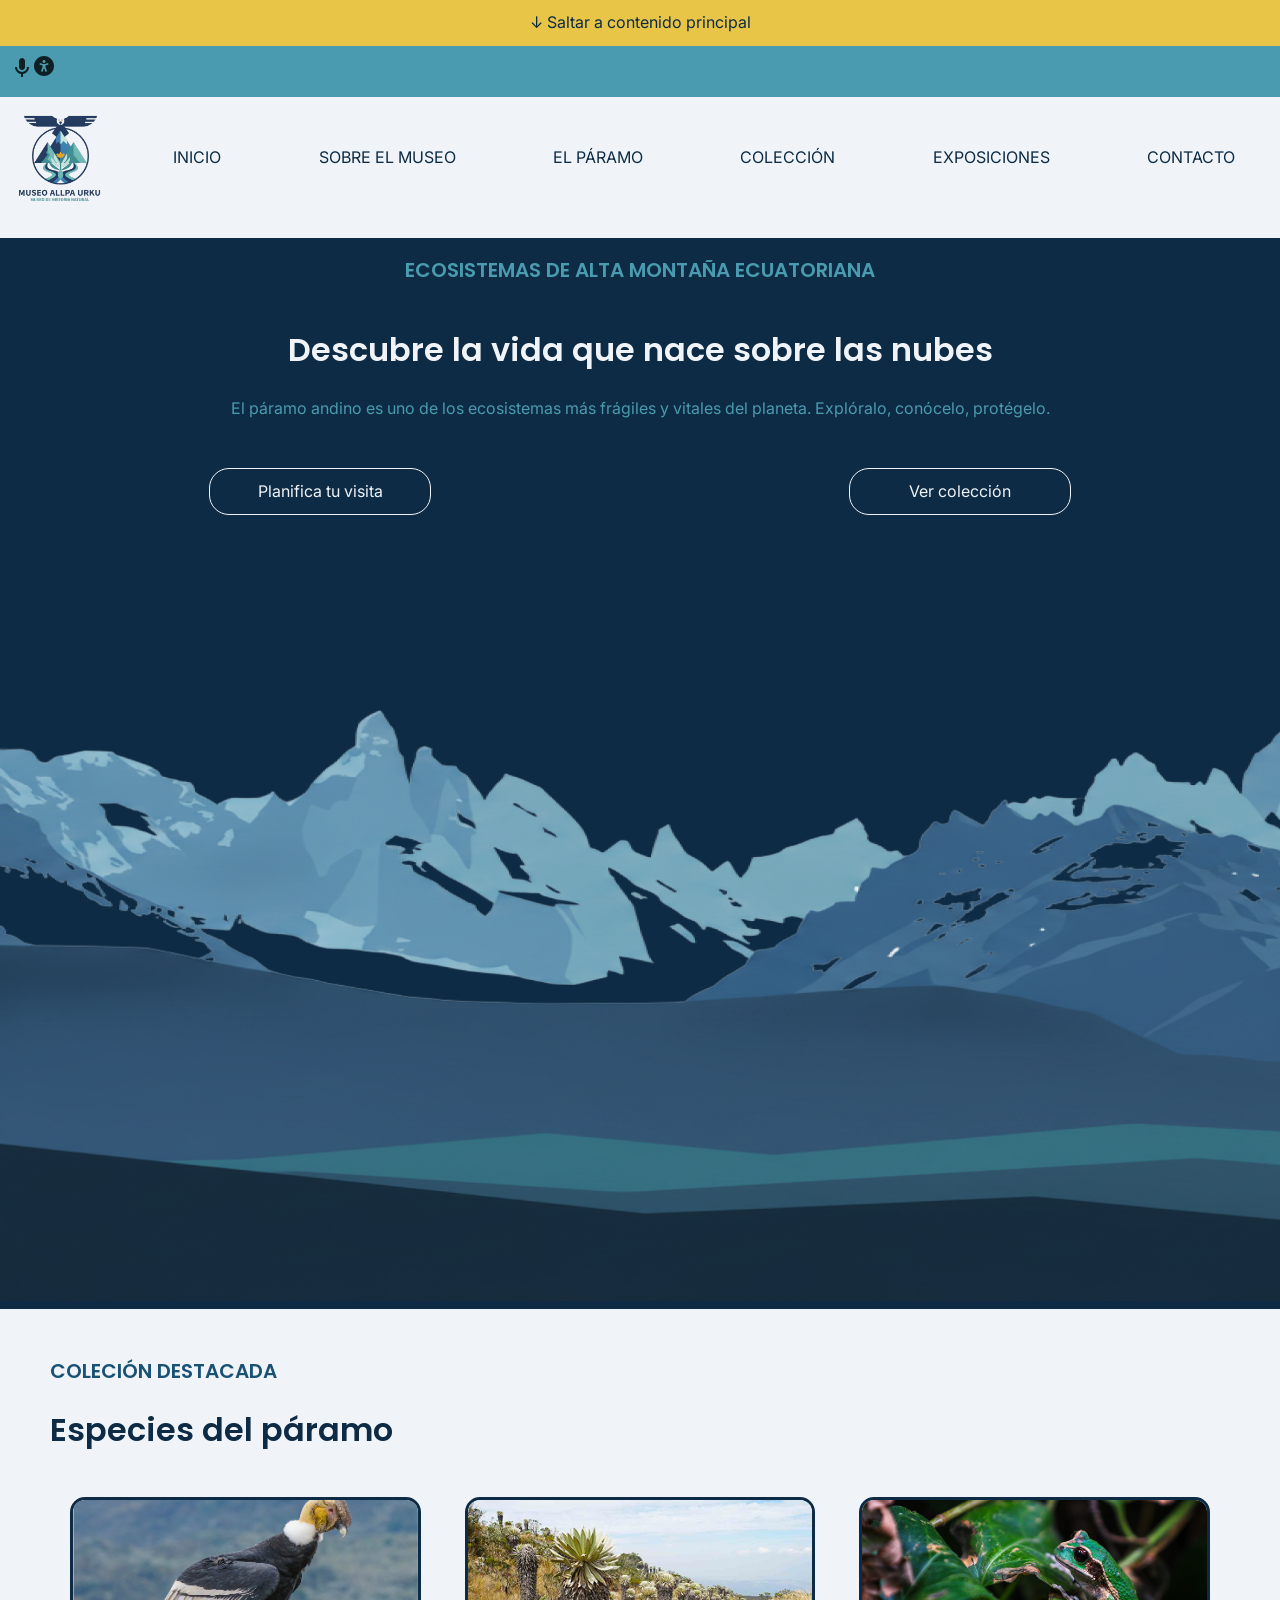
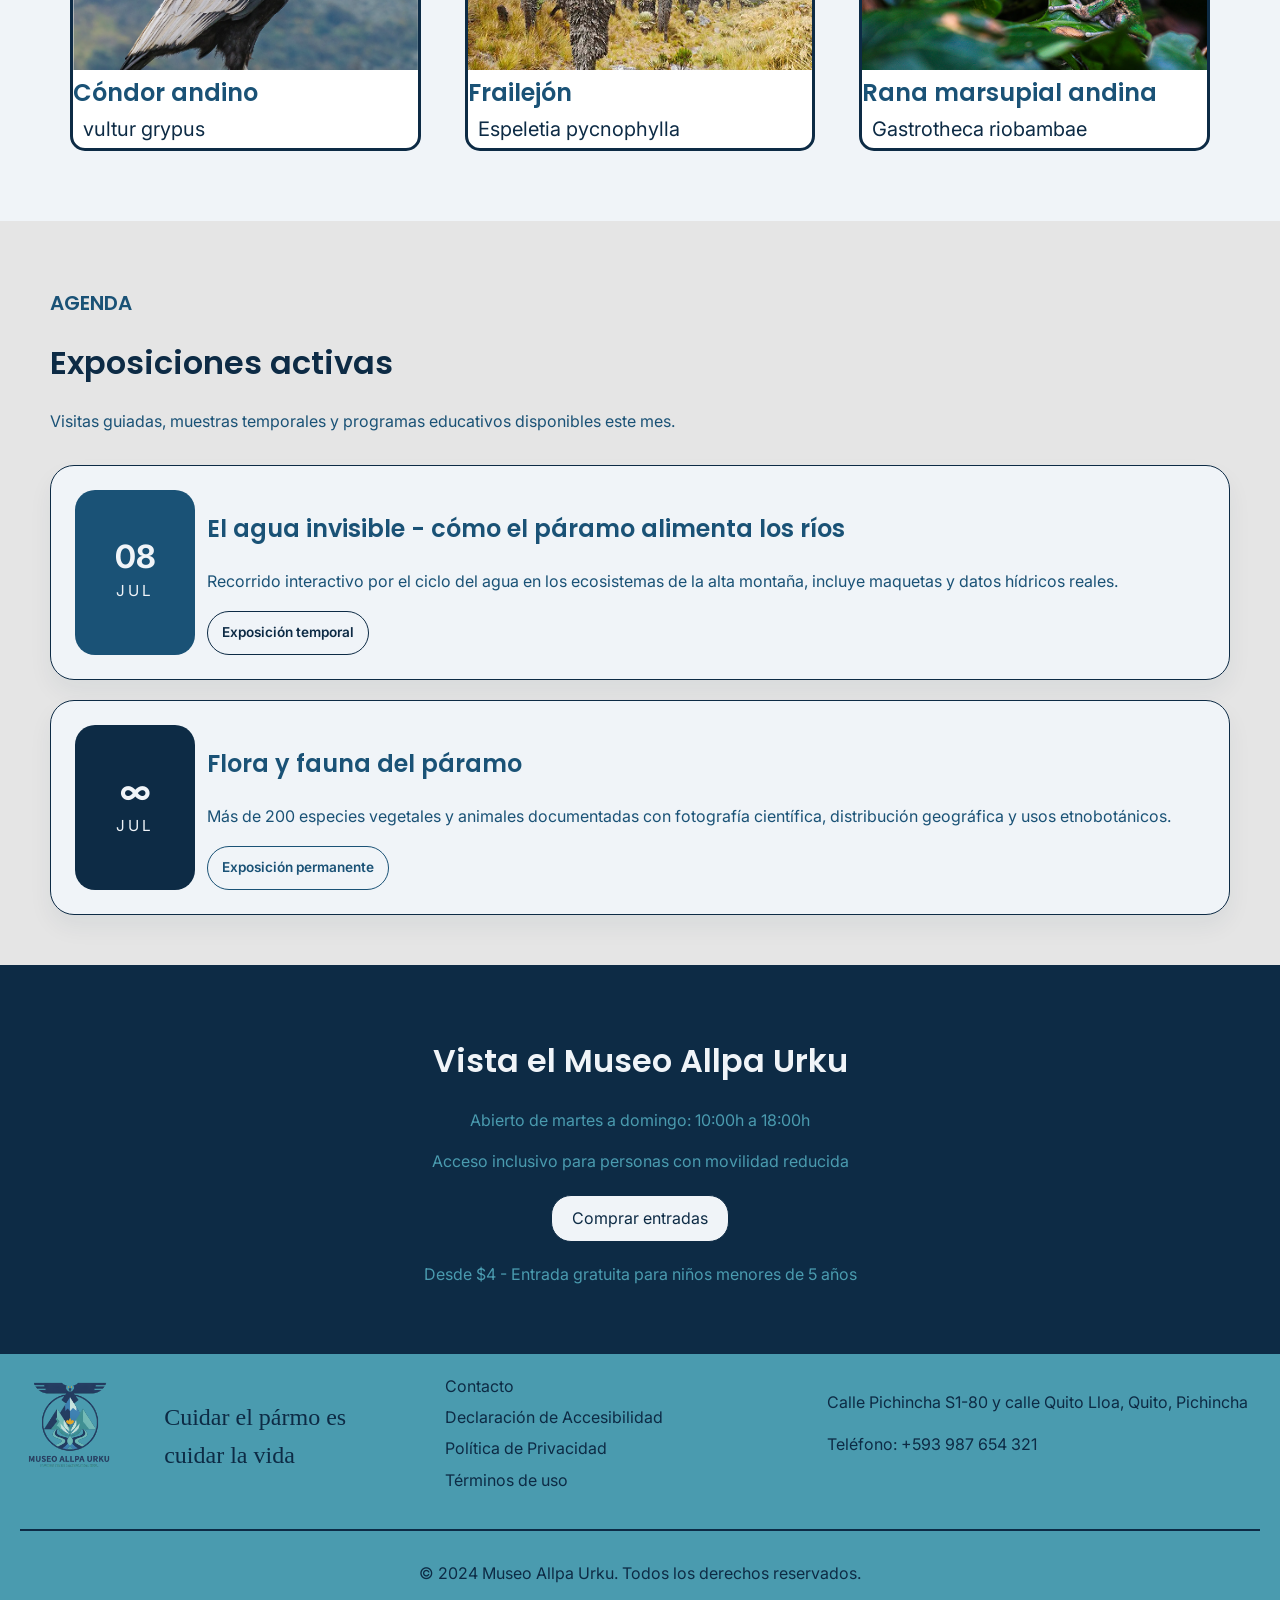
==== commit 50b1fee7: "Mejora: se mejoro el foco visible y teclado, la estructura ARIA, jerarquia de encabezados, bugs de h" ====
--- a/index.html
+++ b/index.html
@@ -20,8 +20,8 @@
             <a href="#main"> ↓ Saltar a contenido principal</a>
         </section>
         <section class="header-icons">
-            <a href=""><img src="/recursos/icons/microphone.svg" alt="Icono de microfono"></a>
-            <a href=""><img src="/recursos/icons/icon_accesibilidad.svg" alt="Icono de accesibilidad"></a>
+            <a href=""><img src="/recursos/icons/microphone.svg" alt="Asistente por voz"></a>
+            <a href=""><img src="/recursos/icons/icon_accesibilidad.svg" alt="Opciones de accesibilidad"></a>
             <!-- Aquí especificar idioma -->
         </section>
 
@@ -39,9 +39,9 @@
 
     <main id="main">
         <section class="contenedor-inicial">
-            <h4>ECOSISTEMAS DE ALTA MONTAÑA ECUATORIANA</h4>
-            <h2>Descubre la vida que nace sobre las nubes</h2>
-            <h5>El páramo andino es uno de los ecosistemas más frágiles y vitales del planeta. Explóralo, conócelo, protégelo.</h5>
+            <p class="kicker">ECOSISTEMAS DE ALTA MONTAÑA ECUATORIANA</p>
+            <h1>Descubre la vida que nace sobre las nubes</h1>
+            <p class="subtitulo">El páramo andino es uno de los ecosistemas más frágiles y vitales del planeta. Explóralo, conócelo, protégelo.</p>
             <div class="tarjetas-inicio">
                 <a href="">Planifica tu visita</a>
                 <a href="">Ver colección</a>
@@ -53,36 +53,36 @@
 
 
         <article class="contenedor-coleccion">
-            <h4>COLECIÓN DESTACADA</h4>
-            <H2>Especies del páramo</H2>
+            <p class="kicker">COLECIÓN DESTACADA</p>
+            <h2>Especies del páramo</h2>
 
-            <figure class="coleccion-cards">
+            <div class="coleccion-cards">
                 <section class="card-especie">
                     <img src="recursos/inicio/CondorAndino.png" alt="Foto Cóndor andino">
-                    <h5>Cóndor andino</h5>
+                    <h3>Cóndor andino</h3>
                     <p>vultur grypus</p>
                 </section>
 
                 <section class="card-especie">
                     <img src="recursos/inicio/Frailejon.png" alt="Foto Frailejón">
-                    <h5>Frailejón</h5>
+                    <h3>Frailejón</h3>
                     <p>Espeletia pycnophylla</p>
                 </section>
 
                 <section class="card-especie">
                     <img src="recursos/inicio/RanaMarsupialAndina.png" alt="Foto Rana marsupial andina">
-                    <h5>Rana marsupial andina</h5>
+                    <h3>Rana marsupial andina</h3>
                     <p>Gastrotheca riobambae</p>
 
                 </section>
 
-            </figure>
+            </div>
         </article>
 
 
         <article class="contenedor-agenda">
             <header class="agenda-header">
-                <h4>AGENDA</h4>
+                <p class="kicker">AGENDA</p>
                 <h2>Exposiciones activas</h2>
                 <p class="agenda-intro">Visitas guiadas, muestras temporales y programas educativos disponibles este mes.</p>
             </header>
@@ -115,15 +115,15 @@
         </article>
 
         <article class="contenedor-visitas">
-            <h3>Vista el Museo Allpa Urku</h3>
+            <h2>Vista el Museo Allpa Urku</h2>
 
-            <h5>Abierto de martes a domingo: 10:00h a 18:00h</h5>
-            
-            <h5>Acceso inclusivo para personas con movilidad reducida</h5>
-            
+            <p class="subtitulo">Abierto de martes a domingo: 10:00h a 18:00h</p>
+
+            <p class="subtitulo">Acceso inclusivo para personas con movilidad reducida</p>
+
             <a href="####">Comprar entradas</a>
 
-            <h5>Desde $4 - Entrada gratuita para niños menores de 5 años</h5>
+            <p class="subtitulo">Desde $4 - Entrada gratuita para niños menores de 5 años</p>
         </article>
 
     </main>
@@ -136,7 +136,7 @@
 
             <section class="footer-links">
                 <a href="contacto.html">Contacto</a>
-                <a href="####">Declaración de Accesibilidad</a>
+                <a href="declaracion-acc.html">Declaración de Accesibilidad</a>
                 <a href="####">Política de Privacidad</a>
                 <a href="####">Términos de uso</a>
             </section>
--- a/css/estilos.css
+++ b/css/estilos.css
@@ -123,16 +123,49 @@
     color: var(--texto-suave);
 }
 
+/* Etiqueta visual encima de un título (no es un encabezado real —
+   evita saltos de nivel, criterio 1.3.1). Mismo estilo que h4. */
+.kicker {
+    font-family: var(--fuente-titulos);
+    line-height: var(--interlineado-titulos);
+    font-size: var(--tam-h4);
+    font-weight: var(--peso-medio);
+    color: var(--texto-suave);
+}
+
+/* Texto descriptivo bajo un título (no es un encabezado real). */
+.subtitulo {
+    font-size: var(--tam-base);
+    font-weight: var(--peso-normal);
+}
+
 small,
 .texto-secundario {
     font-size: var(--tam-small);
     color: var(--texto-suave);
 }
 
-/* Foco visible — criterio 2.4.7 (AA). NO quitar el outline. */
+/* Foco visible — criterio 2.4.7 y 2.4.11 (AA). NO quitar el outline.
+   Anillo doble (blanco + azul-marino): así siempre hay 3:1 de contraste
+   contra el fondo, sea claro u oscuro. #39FF14 se descartó porque da
+   ~1.23:1 contra --fondo-principal (falla 1.4.11). */
 :focus-visible {
-    outline: 5px solid #39FF14;
+    outline: 3px solid var(--azul-marino);
     outline-offset: 2px;
+    box-shadow: 0 0 0 2px #fff, 0 0 0 5px var(--azul-marino);
+}
+
+/* Texto solo para lectores de pantalla: nombre accesible sin aria-label */
+.oculto {
+    position: absolute;
+    width: 1px;
+    height: 1px;
+    padding: 0;
+    margin: -1px;
+    overflow: hidden;
+    clip: rect(0, 0, 0, 0);
+    white-space: nowrap;
+    border: 0;
 }
 
 /* Respeto a preferencia de reducir movimiento — req. 6.5 */
@@ -208,7 +241,7 @@
     background: var(--azul-marino);
 }
 
-.contenedor-inicial h4 {
+.contenedor-inicial .kicker {
     text-align: center;
     color: var(--azul-glaciar);
     padding: 20px;
@@ -216,12 +249,16 @@
     border: var(--azul-glaciar);
 }
 
-.contenedor-inicial h2 {
+/* El h1 hereda el tamaño/peso que antes tenía el h2 del hero
+   para no cambiar el diseño visual. */
+.contenedor-inicial h1 {
+    font-size: var(--tam-h2);
+    font-weight: var(--peso-medio);
     color: var(--blanco-niebla);
     text-align: center;
 }
 
-.contenedor-inicial h5 {
+.contenedor-inicial .subtitulo {
     color: var(--azul-glaciar);
     text-align: center;
     padding-bottom: 30px;
@@ -280,7 +317,7 @@
 }
 
 
-.card-especie h5 {
+.card-especie h3 {
     font-size: var(--tam-h3);
     margin-top: 5px;
     margin-left: 10px;
@@ -419,12 +456,12 @@
     padding: 50px;
 }
 
-.contenedor-visitas h3 {
+.contenedor-visitas h2 {
     color: var(--texto-claro);
     text-align: center;
 }
 
-.contenedor-visitas h5 {
+.contenedor-visitas .subtitulo {
     color: var(--acento);
     text-align: center;
 }
@@ -616,14 +653,14 @@
         font-size: 0.85rem;
     }
 
-    .contenedor-inicial h2 {
+    .contenedor-inicial h1 {
         font-size: 1.6rem;
     }
 
-    .contenedor-inicial h5,
+    .contenedor-inicial .subtitulo,
     .agenda-intro,
     .evento-contenido p,
-    .contenedor-visitas h5 {
+    .contenedor-visitas .subtitulo {
         font-size: 0.95rem;
     }
 
@@ -700,6 +737,10 @@
     margin: 20px;
     height: 150px;
     padding: 10px;
+}
+
+.card-numero h3 {
+    font-size: var(--tam-h4);
 }
 
 /* Línea de tiempo ----------------------------------------------------------*/
@@ -1152,7 +1193,6 @@
 
 .buscador input {
     border: none;
-    outline: none;
     flex: 1;
     font-size: 15px;
     background: transparent;
@@ -1223,7 +1263,7 @@
     padding: 0 10px 10px;
 }
 
-.card-especie h5 {
+.card-especie h3 {
     font-size: var(--tam-h3);
     margin-top: 8px;
     margin-left: 0;
@@ -1855,9 +1895,7 @@
 
 #panel-comprar input:focus,
 #panel-comprar select:focus {
-    outline: none;
     border-color: var(--azul-glaciar);
-    box-shadow: 0 0 0 3px rgba(74, 155, 175, 0.2);
 }
 
 /* --- Estilos para inputs numéricos (entradas) --- */
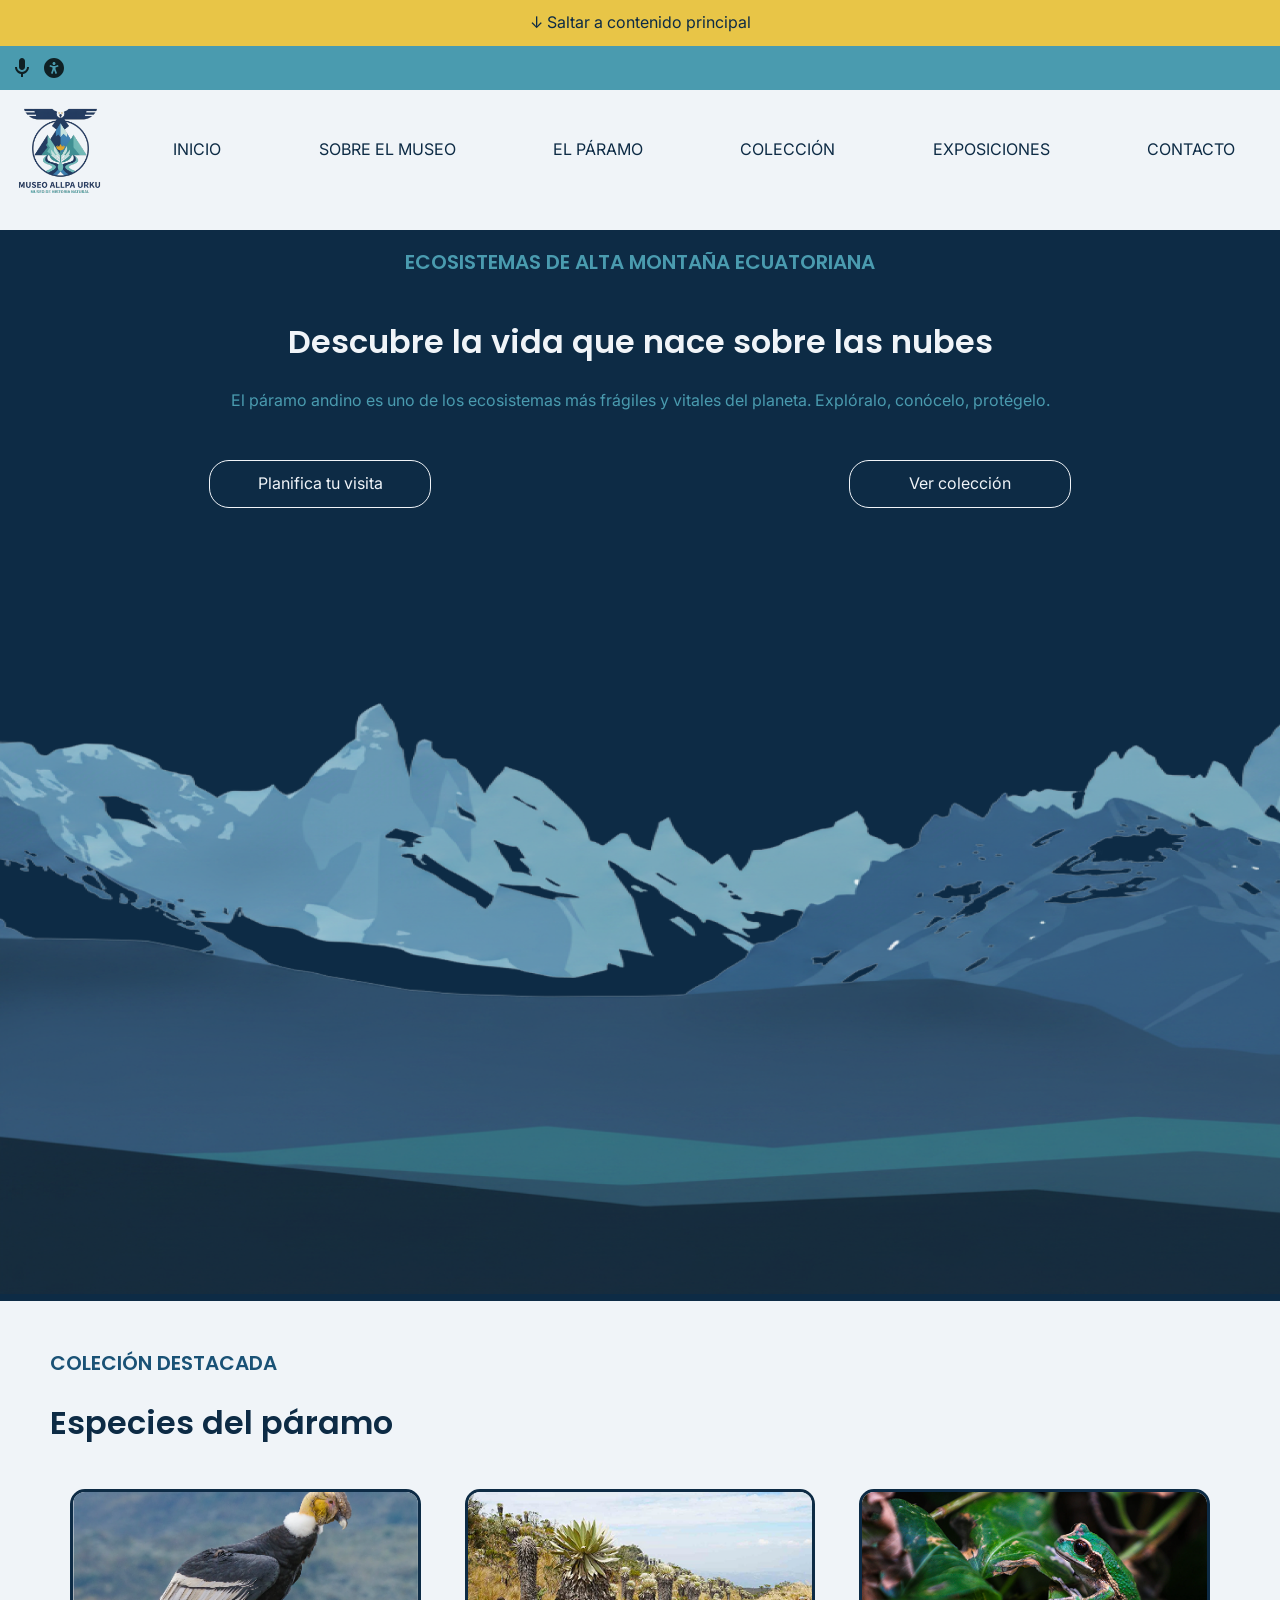
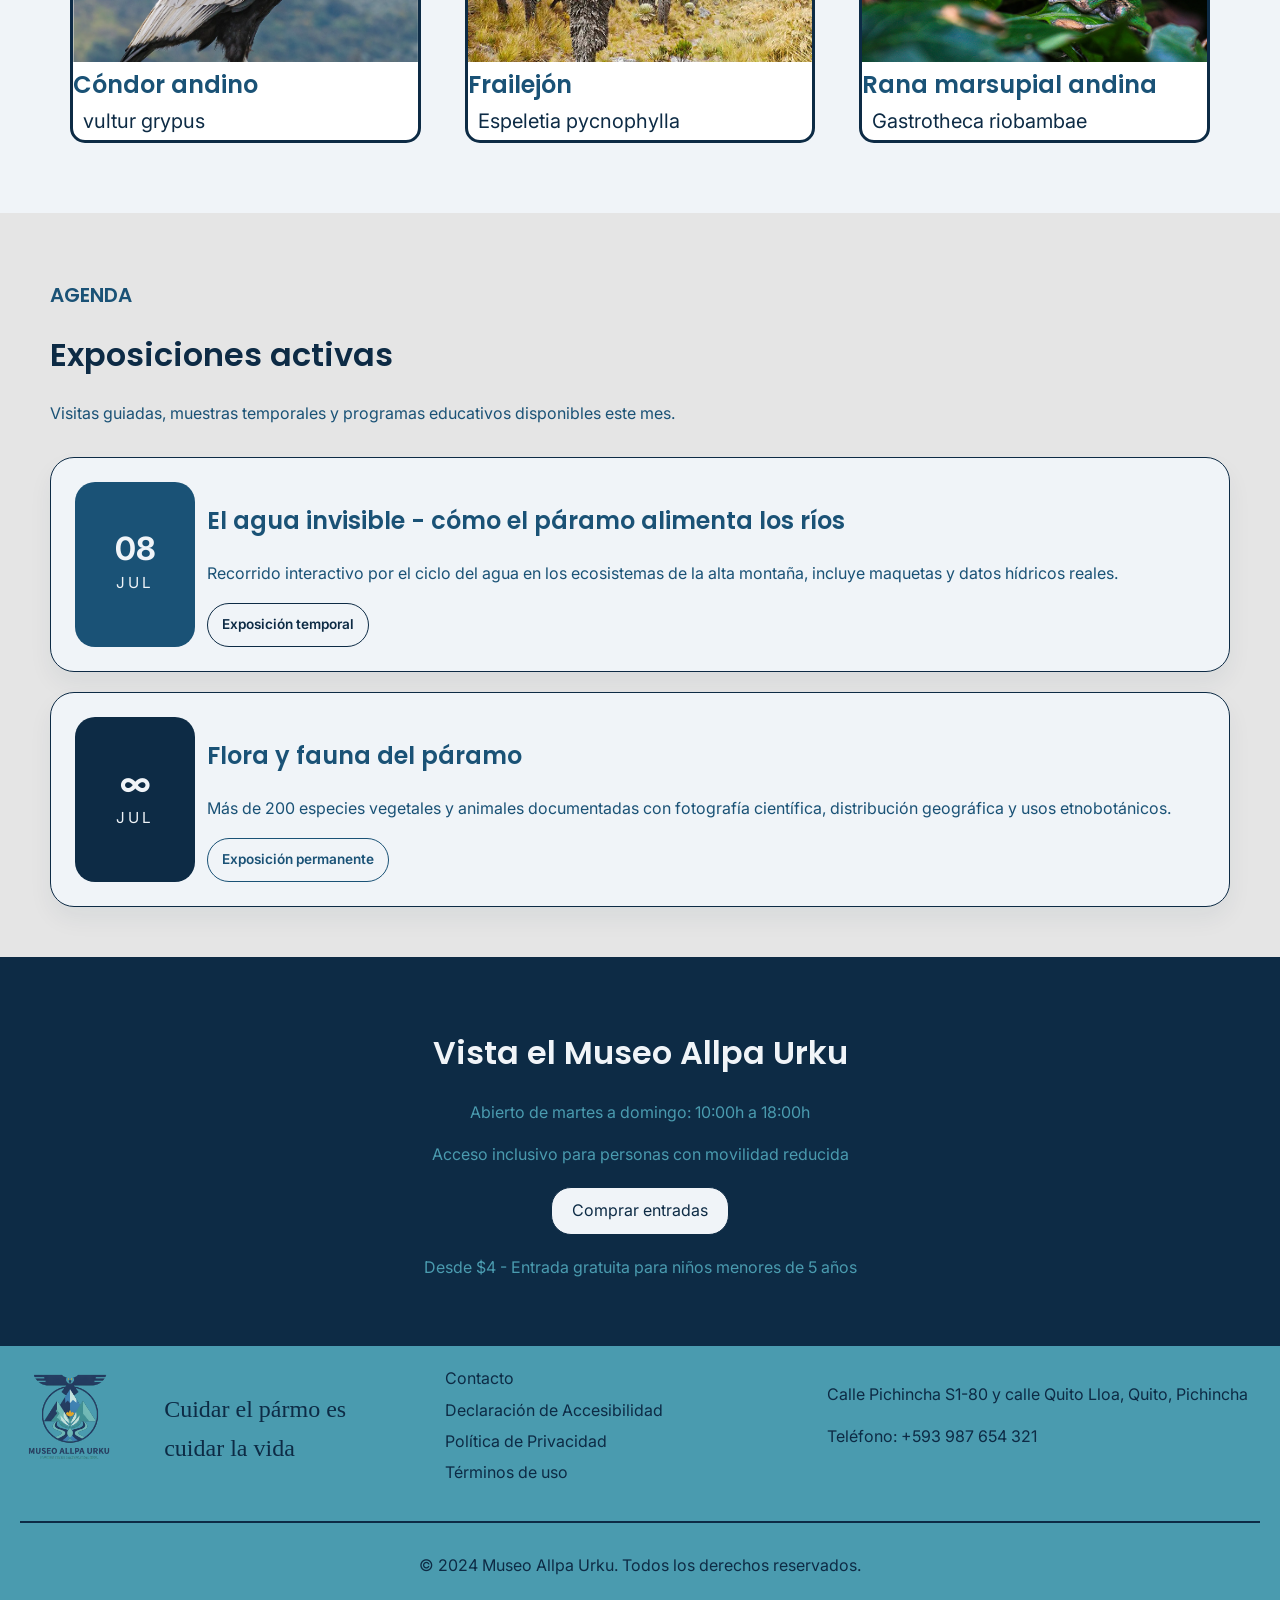
==== commit ddad73e4: "Add: mensajes de estado, definir las variables css que faltaban y enlaces de placeholders resueltos" ====
--- a/index.html
+++ b/index.html
@@ -20,8 +20,8 @@
             <a href="#main"> ↓ Saltar a contenido principal</a>
         </section>
         <section class="header-icons">
-            <a href=""><img src="/recursos/icons/microphone.svg" alt="Asistente por voz"></a>
-            <a href=""><img src="/recursos/icons/icon_accesibilidad.svg" alt="Opciones de accesibilidad"></a>
+            <a href="#"><img src="/recursos/icons/microphone.svg" alt="Asistente por voz"></a>
+            <a href="#"><img src="/recursos/icons/icon_accesibilidad.svg" alt="Opciones de accesibilidad"></a>
             <!-- Aquí especificar idioma -->
         </section>
 
@@ -43,8 +43,8 @@
             <h1>Descubre la vida que nace sobre las nubes</h1>
             <p class="subtitulo">El páramo andino es uno de los ecosistemas más frágiles y vitales del planeta. Explóralo, conócelo, protégelo.</p>
             <div class="tarjetas-inicio">
-                <a href="">Planifica tu visita</a>
-                <a href="">Ver colección</a>
+                <a href="visitas.html">Planifica tu visita</a>
+                <a href="colecciones.html">Ver colección</a>
             </div>
 
             <img src="recursos/montanas_img.png" alt="Imagen decorativa de montañas">
@@ -121,7 +121,7 @@
 
             <p class="subtitulo">Acceso inclusivo para personas con movilidad reducida</p>
 
-            <a href="####">Comprar entradas</a>
+            <a href="exposiciones.html#panel-comprar">Comprar entradas</a>
 
             <p class="subtitulo">Desde $4 - Entrada gratuita para niños menores de 5 años</p>
         </article>
@@ -137,8 +137,8 @@
             <section class="footer-links">
                 <a href="contacto.html">Contacto</a>
                 <a href="declaracion-acc.html">Declaración de Accesibilidad</a>
-                <a href="####">Política de Privacidad</a>
-                <a href="####">Términos de uso</a>
+                <a href="politica-privacidad.html">Política de Privacidad</a>
+                <a href="terminos-uso.html">Términos de uso</a>
             </section>
             <section class="footer-direccion">
                 <p>
--- a/css/estilos.css
+++ b/css/estilos.css
@@ -9,6 +9,8 @@
     --dorado: #E8C547;
     --blanco-niebla: #F0F4F8;
     --gris-claro: #E5E5E5;
+    --ambar-vulnerable: #FDECC8;
+    --ambar-vulnerable-oscuro: #8A5A00;
 
     /* ======= CAPA 2. Paleta de colores procesada =======
                 Usar directamente en el diseño              
@@ -202,9 +204,19 @@
 /* header - icons --------------------------------------------------------*/
 .header-icons {
     display: flex;
+    gap: 8px;
     background-color: var(--azul-glaciar);
     padding: 10px;
 
+}
+
+/* Área clicable mínima 24x24 — criterio 2.5.8 (AA, nuevo en WCAG 2.2) */
+.header-icons a {
+    display: inline-flex;
+    align-items: center;
+    justify-content: center;
+    min-width: 24px;
+    min-height: 24px;
 }
 
 
@@ -1291,8 +1303,8 @@
     font-size: 12px;
     padding: 3px 12px;
     border-radius: 12px;
-    background: var(--verde-vulnerable);
-    color: var(--verde-vulnerable-texto);
+    background: var(--ambar-vulnerable);
+    color: var(--ambar-vulnerable-oscuro);
     margin-bottom: 8px;
 }
 
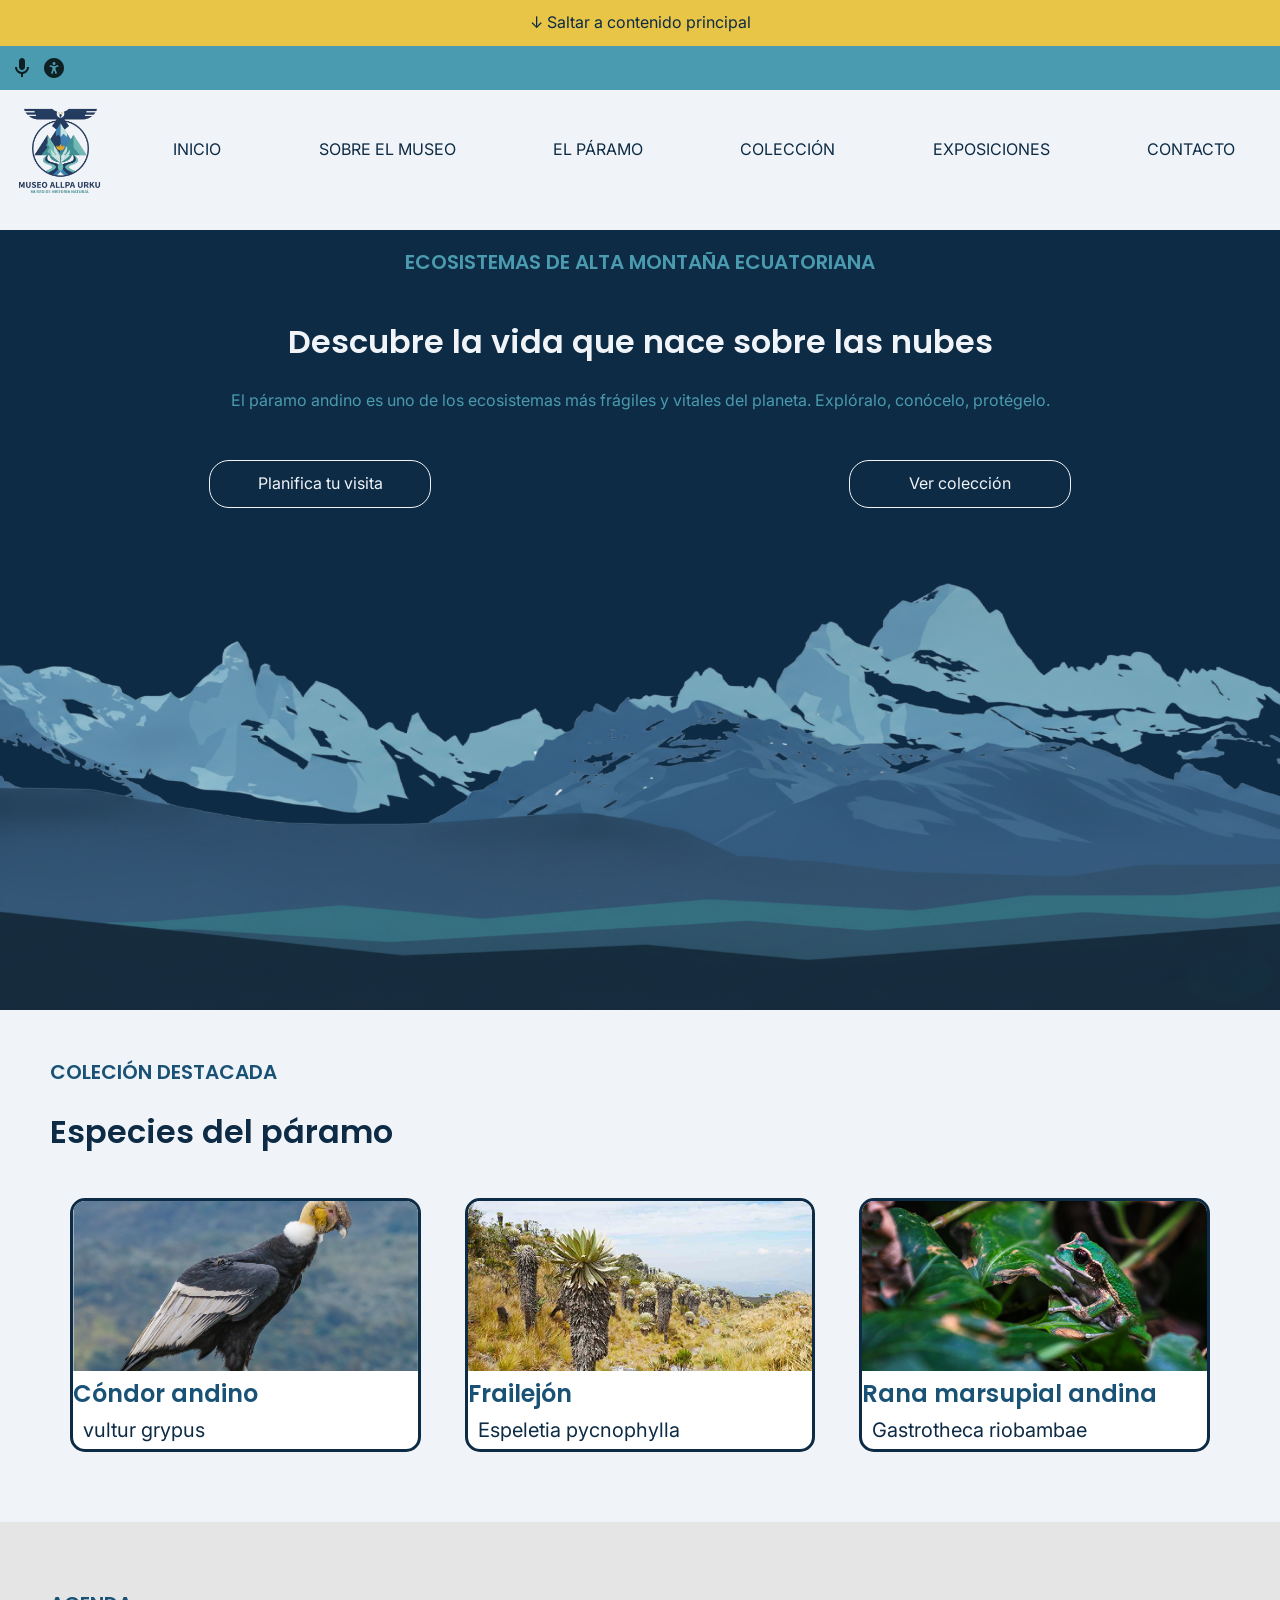
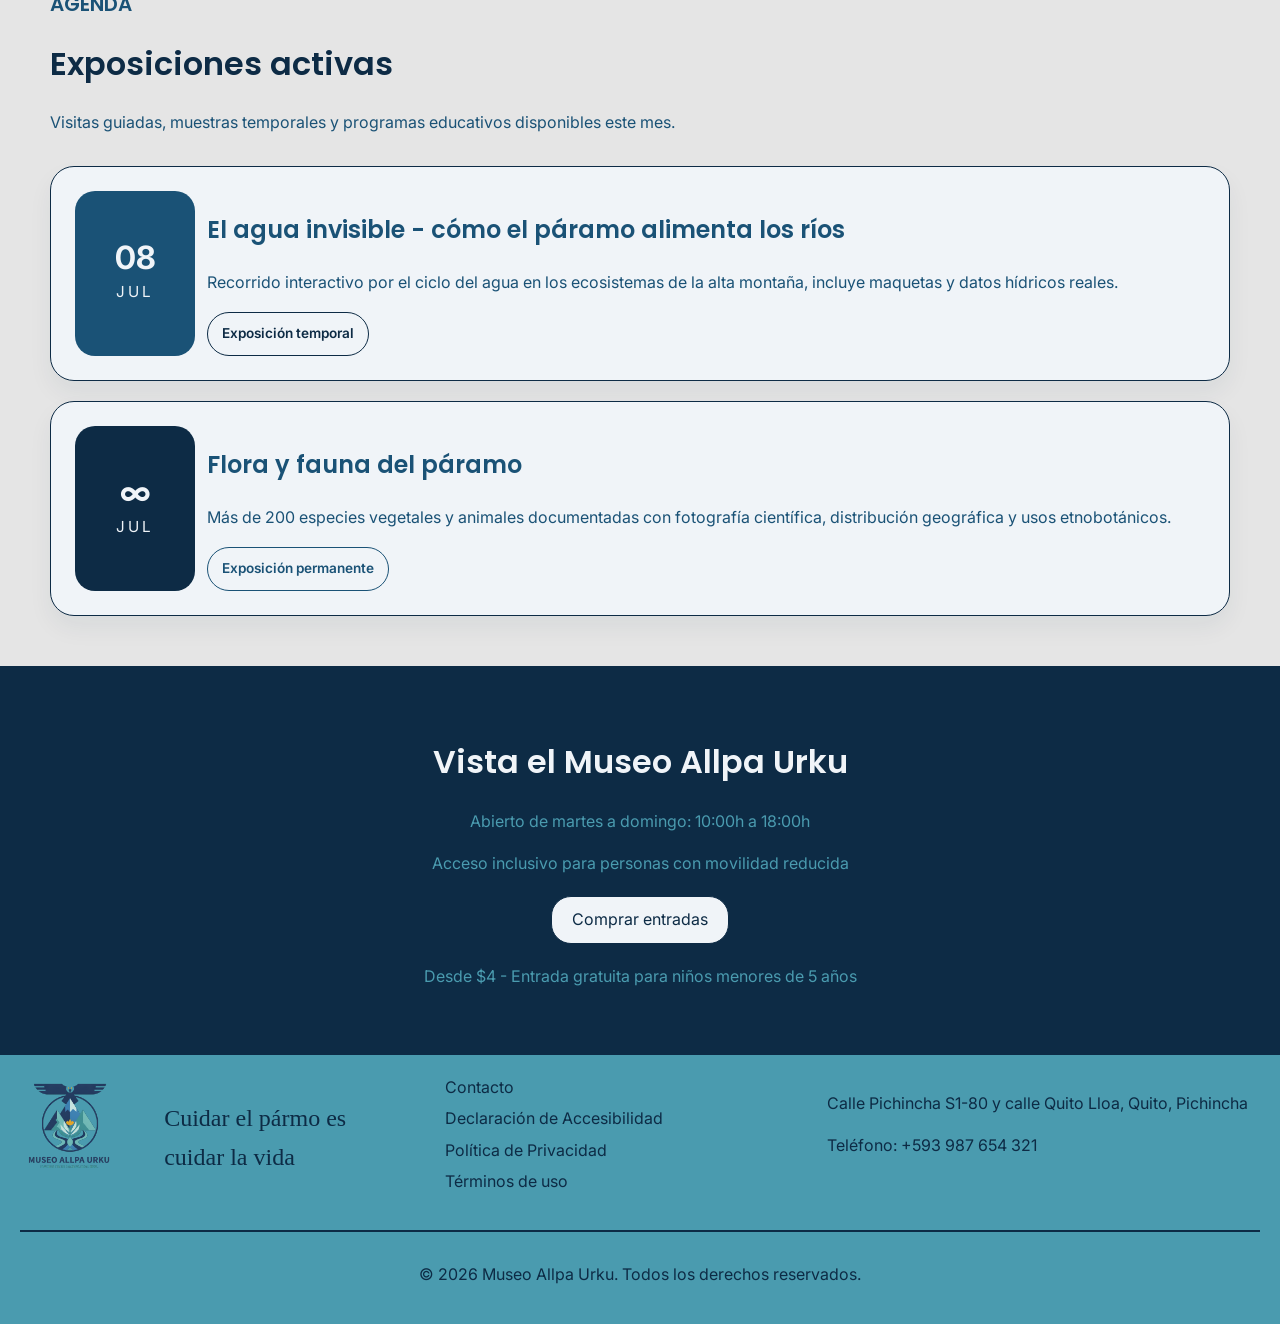
==== commit ff9bddd4: "Change: cambio de año de copyright de 2024 a 2026" ====
--- a/index.html
+++ b/index.html
@@ -152,7 +152,7 @@
             </section>
         </section>
         <hr>
-        <p>© 2024 Museo Allpa Urku. Todos los derechos reservados.</p>
+        <p>© 2026 Museo Allpa Urku. Todos los derechos reservados.</p>
     </footer>
 
     <script>
--- a/css/estilos.css
+++ b/css/estilos.css
@@ -148,13 +148,14 @@
 }
 
 /* Foco visible — criterio 2.4.7 y 2.4.11 (AA). NO quitar el outline.
-   Anillo doble (blanco + azul-marino): así siempre hay 3:1 de contraste
-   contra el fondo, sea claro u oscuro. #39FF14 se descartó porque da
-   ~1.23:1 contra --fondo-principal (falla 1.4.11). */
+   Anillo doble: verde fosforescente pegado al control (máxima
+   visibilidad sobre fondos oscuros) + anillo azul-marino por fuera
+   (garantiza 3:1 sobre fondos claros, donde el verde solo no alcanza
+   ~1.23:1 contra --fondo-principal). */
 :focus-visible {
     outline: 3px solid var(--azul-marino);
-    outline-offset: 2px;
-    box-shadow: 0 0 0 2px #fff, 0 0 0 5px var(--azul-marino);
+    outline-offset: 3px;
+    box-shadow: 0 0 0 3px #39FF14;
 }
 
 /* Texto solo para lectores de pantalla: nombre accesible sin aria-label */
@@ -253,6 +254,12 @@
     background: var(--azul-marino);
 }
 
+.contenedor-inicial img {
+    max-width: 100%;
+    height: auto;
+    display: block;
+}
+
 .contenedor-inicial .kicker {
     text-align: center;
     color: var(--azul-glaciar);
@@ -918,6 +925,7 @@
     align-items: center;
     justify-content: center;
     padding: 0 20px;
+    box-sizing: border-box;
 }
 
 .carrusel-item img {
@@ -1020,10 +1028,7 @@
 
     .carrusel-item {
         flex-basis: 100%;
-    }
-
-    .carrusel-flecha {
-        display: none;
+        padding: 0 8px;
     }
 }
 
@@ -1396,15 +1401,29 @@
     align-items: center;
 }
 
+@media (max-width: 640px) {
+    .contenedor-pestanas {
+        grid-template-columns: 1fr;
+        margin: 20px;
+    }
+
+    .contenedor-pestanas button {
+        margin: 6px 0;
+    }
+}
+
 .contenedor-pestanas button {
     font-weight: var(--peso-medio);
     margin: 20px;
     background-color: var(--gris-claro);
     color: var(--azul-marino);
+    display: flex;
     align-items: center;
     justify-content: center;
     border-radius: 10px;
-    height: 40px;
+    min-height: 40px;
+    height: auto;
+    padding: 8px;
     border: 2px solid transparent;
     transition: background-color 0.2s ease, color 0.2s ease, transform 0.2s ease;
 }
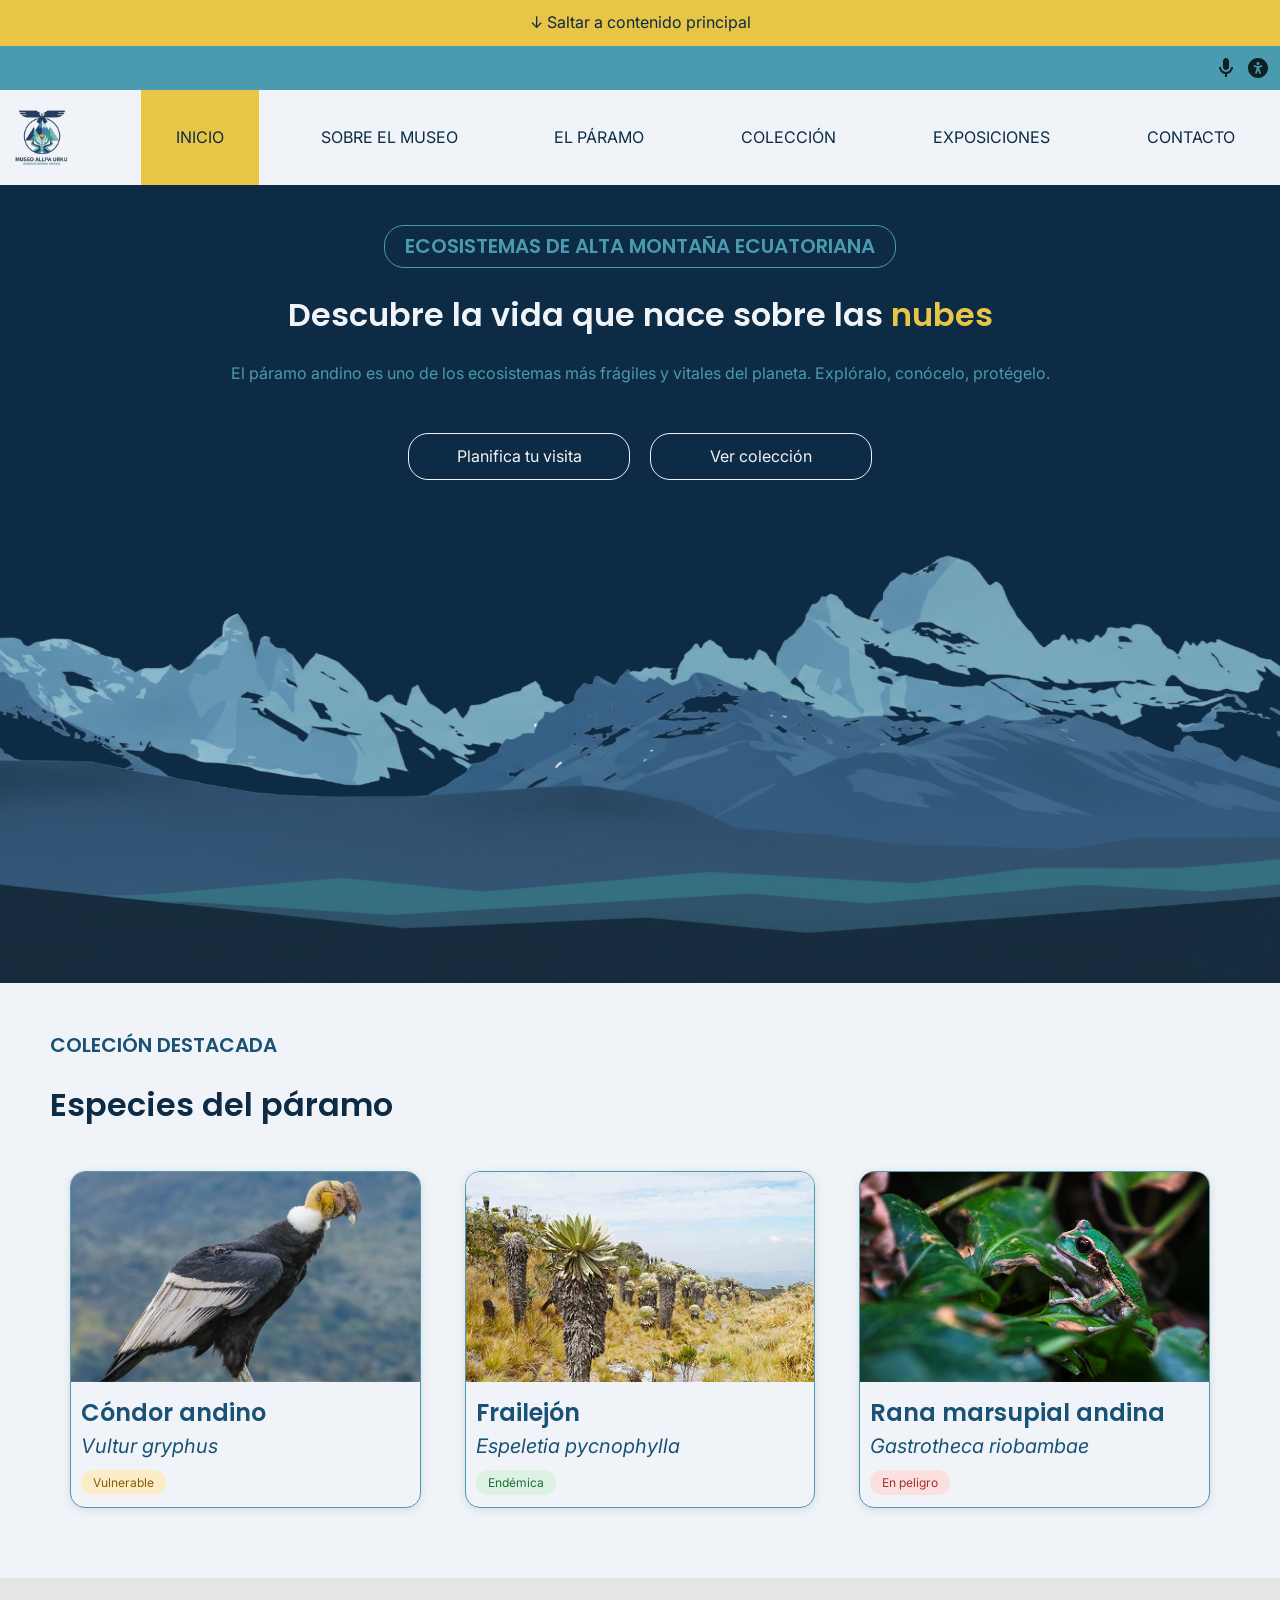
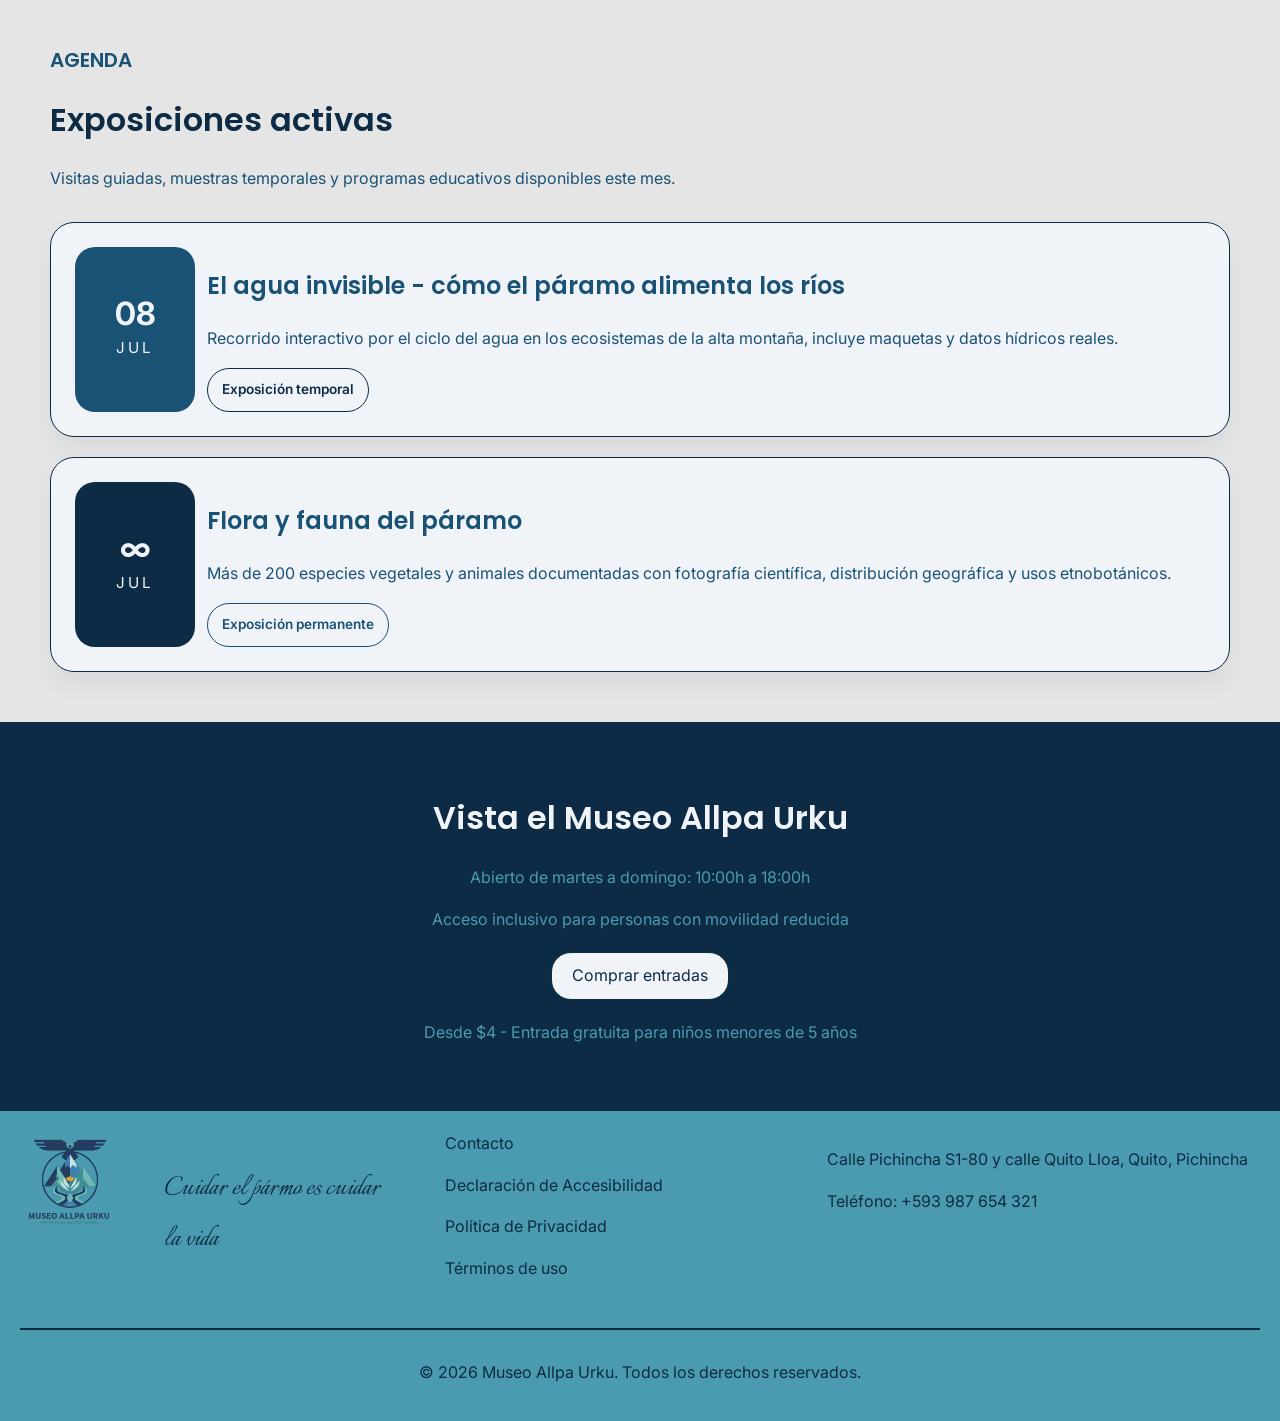
==== commit 1dd22705: "Cambios estéticos" ====
--- a/index.html
+++ b/index.html
@@ -8,7 +8,7 @@
 
     <link rel="preconnect" href="https://fonts.googleapis.com">
     <link rel="preconnect" href="https://fonts.gstatic.com" crossorigin>
-    <link href="https://fonts.googleapis.com/css2?family=Inter:wght@400;600&family=Poppins:wght@600;700&display=swap"
+    <link href="https://fonts.googleapis.com/css2?family=Inter:wght@400;600&family=Poppins:wght@600;700&family=Italianno&display=swap"
         rel="stylesheet">
 
     <link rel="stylesheet" href="css/estilos.css">
@@ -29,7 +29,7 @@
 
     <nav class="nav-menu">
         <img src="/recursos/logo-museo.svg" alt="Logo del Museo Allpa Urku" class="logo">
-        <a href="index.html">Inicio</a>
+        <a href="index.html" aria-current="page">Inicio</a>
         <a href="nosotros.html">Sobre el museo</a>
         <a href="paramo.html">El Páramo</a>
         <a href="colecciones.html">Colección</a>
@@ -40,7 +40,7 @@
     <main id="main">
         <section class="contenedor-inicial">
             <p class="kicker">ECOSISTEMAS DE ALTA MONTAÑA ECUATORIANA</p>
-            <h1>Descubre la vida que nace sobre las nubes</h1>
+            <h1>Descubre la vida que nace sobre las <span class="acento">nubes</span></h1>
             <p class="subtitulo">El páramo andino es uno de los ecosistemas más frágiles y vitales del planeta. Explóralo, conócelo, protégelo.</p>
             <div class="tarjetas-inicio">
                 <a href="visitas.html">Planifica tu visita</a>
@@ -60,20 +60,22 @@
                 <section class="card-especie">
                     <img src="recursos/inicio/CondorAndino.png" alt="Foto Cóndor andino">
                     <h3>Cóndor andino</h3>
-                    <p>vultur grypus</p>
+                    <p class="cientifico">Vultur gryphus</p>
+                    <span class="badge-estado">Vulnerable</span>
                 </section>
 
                 <section class="card-especie">
                     <img src="recursos/inicio/Frailejon.png" alt="Foto Frailejón">
                     <h3>Frailejón</h3>
-                    <p>Espeletia pycnophylla</p>
+                    <p class="cientifico">Espeletia pycnophylla</p>
+                    <span class="badge-estado endemica">Endémica</span>
                 </section>
 
                 <section class="card-especie">
                     <img src="recursos/inicio/RanaMarsupialAndina.png" alt="Foto Rana marsupial andina">
                     <h3>Rana marsupial andina</h3>
-                    <p>Gastrotheca riobambae</p>
-
+                    <p class="cientifico">Gastrotheca riobambae</p>
+                    <span class="badge-estado en-peligro">En peligro</span>
                 </section>
 
             </div>
--- a/css/estilos.css
+++ b/css/estilos.css
@@ -205,6 +205,7 @@
 /* header - icons --------------------------------------------------------*/
 .header-icons {
     display: flex;
+    justify-content: flex-end;
     gap: 8px;
     background-color: var(--azul-glaciar);
     padding: 10px;
@@ -225,8 +226,8 @@
 /*Barra de navegación--------------------------------------------------------*/
 .nav-menu {
     display: flex;
+    padding: 0 10px;
     justify-content: space-between;
-    padding: 10px;
     align-items: center;
     margin: 0;
 }
@@ -239,11 +240,21 @@
 }
 
 .nav-menu img {
-    width: 8%;
-    height: 8%;
-}
-
-.nav-menu a:hover {
+    height: 64px;
+    width: auto;
+}
+
+/* Separación extra entre el logo y los enlaces, solo cuando caben
+   en una sola fila (por debajo de 1121px el nav se envuelve y centra,
+   ver @media max-width:1120px, donde este espacio extra no aplica). */
+@media (min-width: 1121px) {
+    .nav-menu img {
+        margin-right: 40px;
+    }
+}
+
+.nav-menu a:hover,
+.nav-menu a[aria-current="page"] {
     background-color: var(--dorado);
 }
 
@@ -252,6 +263,7 @@
 /* Contenedor inicial--------------------------------------------------------*/
 .contenedor-inicial {
     background: var(--azul-marino);
+    padding-top: 40px;
 }
 
 .contenedor-inicial img {
@@ -261,11 +273,13 @@
 }
 
 .contenedor-inicial .kicker {
+    width: fit-content;
     text-align: center;
     color: var(--azul-glaciar);
-    padding: 20px;
-    margin: 20px;
-    border: var(--azul-glaciar);
+    padding: 8px 20px;
+    margin: 0 auto 20px;
+    border: 1px solid var(--azul-glaciar);
+    border-radius: 20px;
 }
 
 /* El h1 hereda el tamaño/peso que antes tenía el h2 del hero
@@ -277,6 +291,11 @@
     text-align: center;
 }
 
+/* Palabra o frase clave resaltada dentro de un título del hero */
+.acento {
+    color: var(--dorado);
+}
+
 .contenedor-inicial .subtitulo {
     color: var(--azul-glaciar);
     text-align: center;
@@ -285,10 +304,12 @@
 
 
 .tarjetas-inicio {
-    display: grid;
-    grid-template-columns: 1fr 1fr;
-    justify-items: center;
-    align-items: center;
+    display: flex;
+    justify-content: center;
+    align-items: center;
+    flex-wrap: wrap;
+    gap: 20px;
+    padding-bottom: 30px;
 }
 
 .tarjetas-inicio a {
@@ -296,12 +317,9 @@
     border: solid 1px var(--blanco-niebla);
     color: var(--blanco-niebla);
     text-align: center;
-
-    margin: 0 30px 30px 30px;
     border-radius: 20px;
     padding: 10px;
     width: 200px;
-    align-items: center;
 }
 
 .tarjetas-inicio a:hover {
@@ -324,26 +342,45 @@
 }
 
 .card-especie {
-    border: solid 3px var(--azul-marino);
+    border: 1px solid var(--azul-glaciar);
     border-radius: 15px;
     margin: 20px;
-}
-
+    overflow: hidden;
+    background: var(--fondo-principal);
+    box-shadow: 0 2px 8px rgba(13, 43, 69, 0.12);
+    transition: box-shadow .2s ease, transform .2s ease;
+}
+
+.card-especie:hover {
+    box-shadow: 0 6px 16px rgba(13, 43, 69, 0.18);
+    transform: translateY(-2px);
+}
+
+/* Alto fijo + recorte desde arriba: las fotos de fauna suelen tener
+   la cabeza/rasgo principal cerca del borde superior, así que se
+   prioriza esa zona en vez de recortar desde el centro. */
 .card-especie img {
     width: 100%;
-    border: solid 0 0 0 2px var(--azul-marino);
-
-}
-
-
-.card-especie h3 {
+    height: 210px;
+    object-fit: cover;
+    object-position: top;
+    display: block;
+}
+
+
+.card-especie > h3 {
     font-size: var(--tam-h3);
-    margin-top: 5px;
+    margin-top: 16px;
     margin-left: 10px;
     margin-bottom: 0;
 }
 
-.card-especie p {
+.card-especie .badge-estado {
+    width: fit-content;
+    margin: 4px 0 12px 10px;
+}
+
+.card-especie > p {
     font-size: var(--tam-h4);
     margin-top: 5px;
     margin-left: 10px;
@@ -546,8 +583,8 @@
 
 .eslogan {
     color: var(--texto-principal);
-    font-family: "Italianno";
-    font-size: var(--tam-h3);
+    font-family: "Italianno", cursive;
+    font-size: 2rem;
     text-align: left;
 
 }
@@ -606,12 +643,11 @@
     }
 
     .tarjetas-inicio {
-        grid-template-columns: 1fr;
+        flex-direction: column;
     }
 
     .tarjetas-inicio a {
         width: 100%;
-        margin: 12px 0;
     }
 
     .coleccion-cards {
@@ -1259,28 +1295,15 @@
     gap: 4px;
 }
 
-.card-especie {
-    border: solid 3px var(--azul-marino);
-    border-radius: 15px;
-    margin: 20px;
-    background: #fff;
-    overflow: hidden;
-    display: flex;
-    flex-direction: column;
-}
-
-.card-especie img {
-    width: 100%;
+#contenedorCards .card-especie img {
     height: 170px;
-    object-fit: cover;
-    display: block;
 }
 
 .card-especie .contenido {
     padding: 0 10px 10px;
 }
 
-.card-especie h3 {
+.card-especie .contenido h3 {
     font-size: var(--tam-h3);
     margin-top: 8px;
     margin-left: 0;
@@ -1321,6 +1344,11 @@
 .badge-estado.preocupacion-menor {
     background: #e3edfb;
     color: #2b5faa;
+}
+
+.badge-estado.endemica {
+    background: #dcf2e2;
+    color: #1b6e37;
 }
 
 .card-especie p.descripcion {
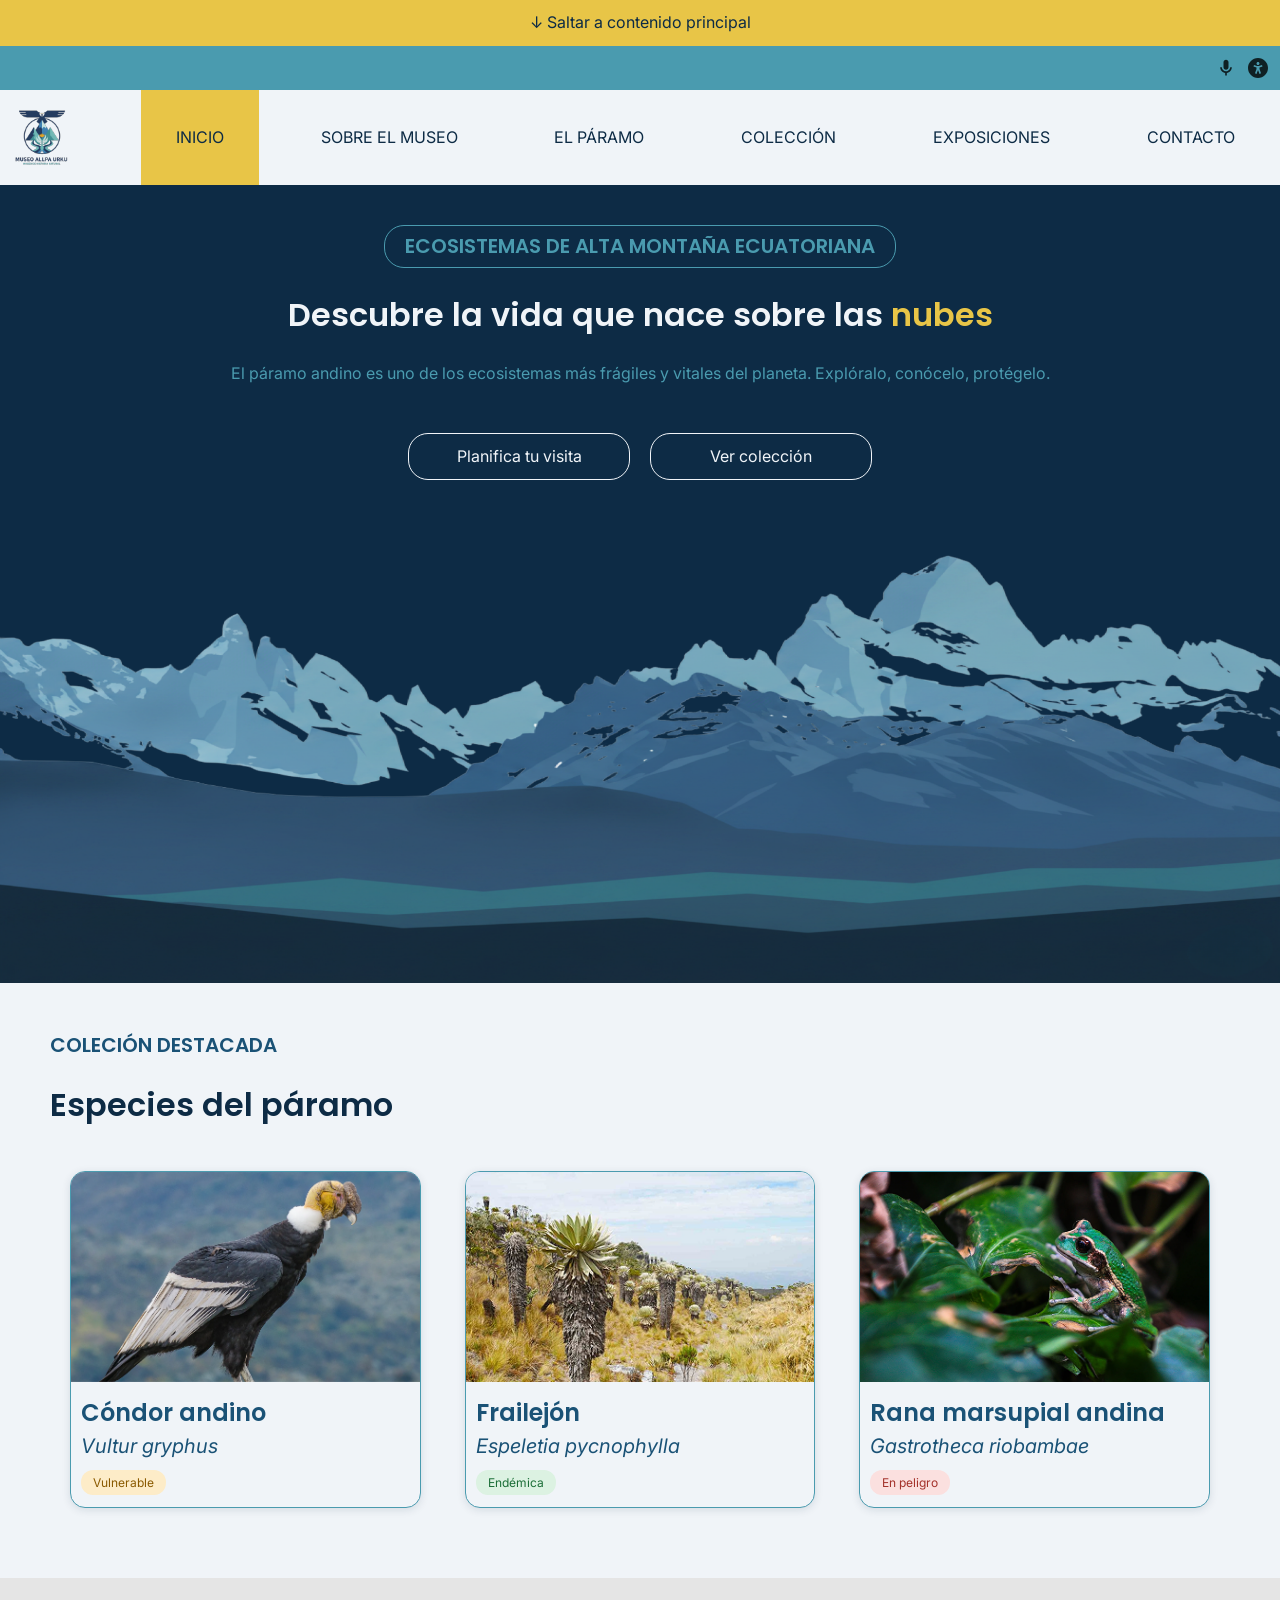
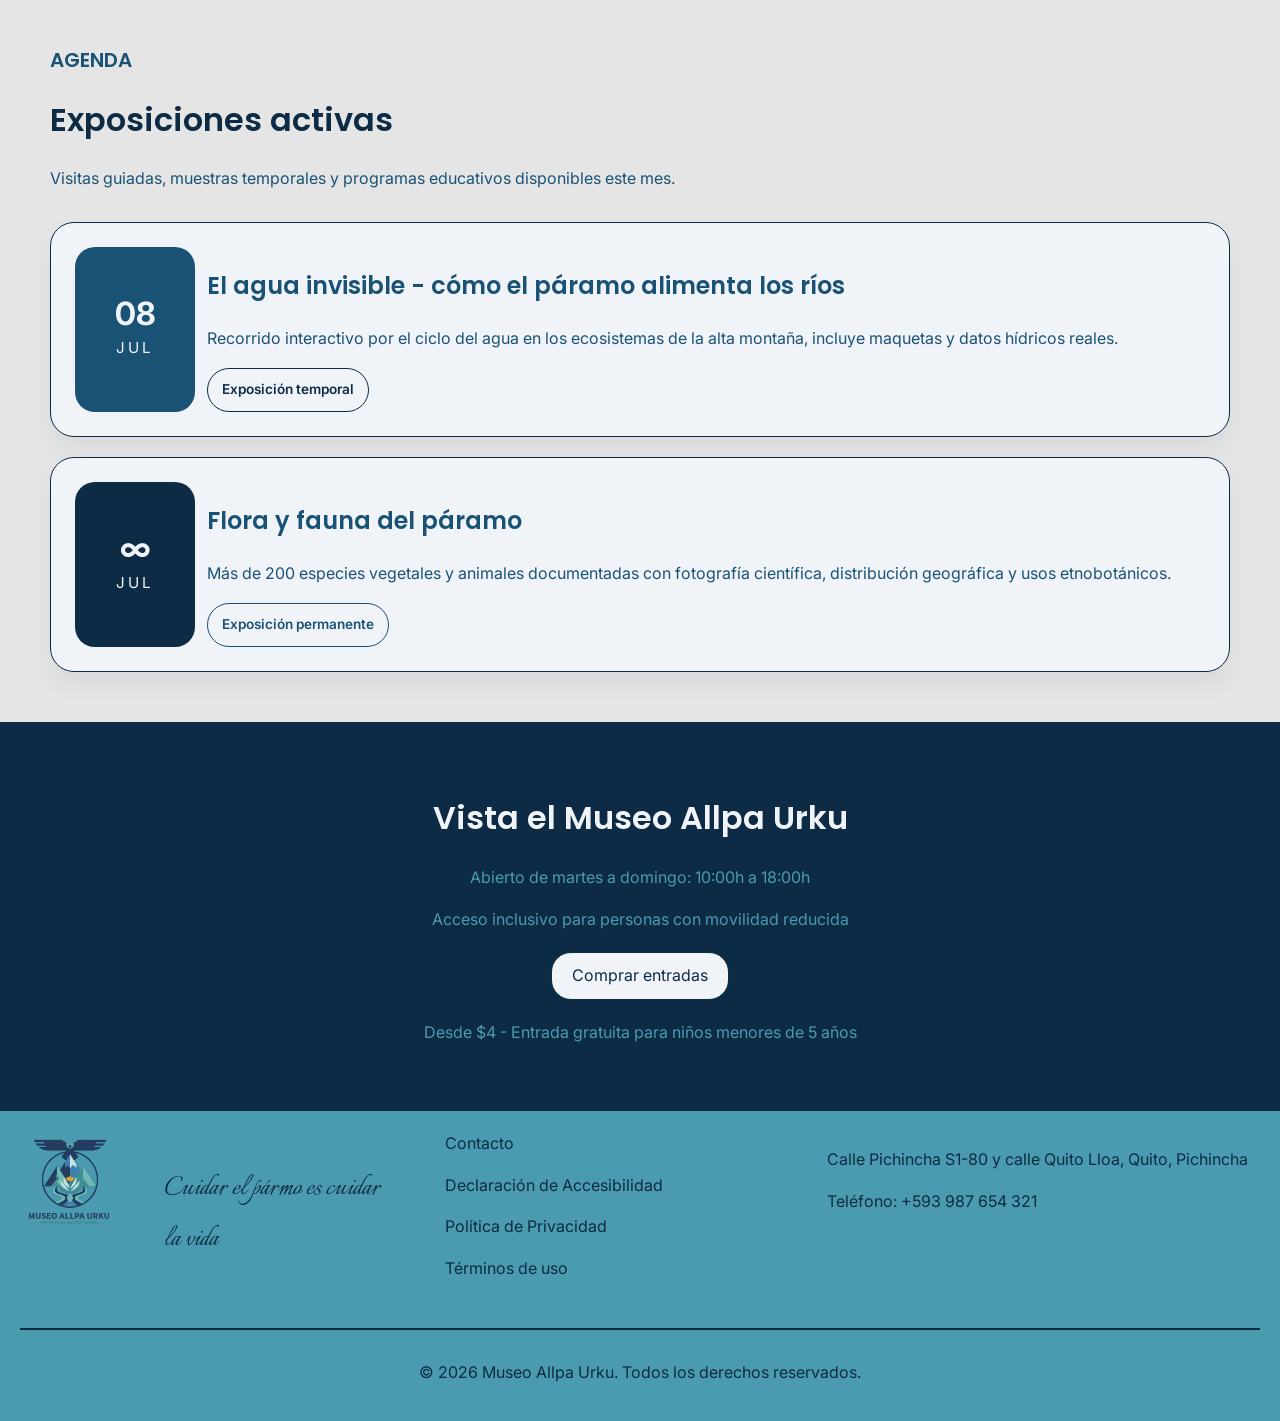
==== commit 79b51717: "Implementar funcionalidad de boton de microfono y accesibilidad" ====
--- a/index.html
+++ b/index.html
@@ -12,6 +12,20 @@
         rel="stylesheet">
 
     <link rel="stylesheet" href="css/estilos.css">
+    <link rel="stylesheet" href="css/accesibilidad.css">
+    <script>
+        (function () {
+            try {
+                var p = JSON.parse(localStorage.getItem('accesibilidad-preferencias') || '{}');
+                var c = document.documentElement.classList;
+                if (p.texto === 'grande') c.add('accesibilidad-texto-grande');
+                if (p.texto === 'mas-grande') c.add('accesibilidad-texto-mas-grande');
+                if (p.contraste) c.add('accesibilidad-alto-contraste');
+                if (p.espaciado) c.add('accesibilidad-espaciado-lectura');
+                if (p.movimiento) c.add('accesibilidad-movimiento-reducido');
+            } catch (e) { }
+        })();
+    </script>
 </head>
 
 <body>
@@ -20,12 +34,58 @@
             <a href="#main"> ↓ Saltar a contenido principal</a>
         </section>
         <section class="header-icons">
-            <a href="#"><img src="/recursos/icons/microphone.svg" alt="Asistente por voz"></a>
-            <a href="#"><img src="/recursos/icons/icon_accesibilidad.svg" alt="Opciones de accesibilidad"></a>
+            <button type="button" id="botonAsistenteVoz" aria-pressed="false">
+                <img src="/recursos/icons/microphone.svg" alt="" aria-hidden="true">
+                <span class="oculto" id="etiquetaAsistenteVoz">Leer página en voz alta</span>
+            </button>
+            <button type="button" id="botonAccesibilidad" aria-haspopup="dialog">
+                <img src="/recursos/icons/icon_accesibilidad.svg" alt="Opciones de accesibilidad">
+            </button>
             <!-- Aquí especificar idioma -->
         </section>
 
     </header>
+
+    <dialog id="panelAccesibilidad" aria-labelledby="tituloPanelAccesibilidad">
+        <div class="accesibilidad-panel-cuerpo">
+            <h2 id="tituloPanelAccesibilidad">Opciones de accesibilidad</h2>
+
+            <fieldset class="accesibilidad-grupo">
+                <legend class="accesibilidad-etiqueta">Tamaño de texto</legend>
+                <div class="accesibilidad-botones-texto">
+                    <button type="button" data-texto="normal" aria-pressed="true">A</button>
+                    <button type="button" data-texto="grande" aria-pressed="false">A+</button>
+                    <button type="button" data-texto="mas-grande" aria-pressed="false">A++</button>
+                </div>
+            </fieldset>
+
+            <div class="accesibilidad-grupo">
+                <label class="accesibilidad-switch">
+                    <input type="checkbox" id="toggleContraste">
+                    Alto contraste
+                </label>
+            </div>
+
+            <div class="accesibilidad-grupo">
+                <label class="accesibilidad-switch">
+                    <input type="checkbox" id="toggleEspaciado">
+                    Espaciado de lectura amplio
+                </label>
+            </div>
+
+            <div class="accesibilidad-grupo">
+                <label class="accesibilidad-switch">
+                    <input type="checkbox" id="toggleMovimiento">
+                    Reducir animaciones
+                </label>
+            </div>
+
+            <div class="accesibilidad-panel-acciones">
+                <button type="button" id="botonRestablecerAccesibilidad">Restablecer</button>
+                <button type="button" id="botonCerrarAccesibilidad">Cerrar</button>
+            </div>
+        </div>
+    </dialog>
 
     <nav class="nav-menu">
         <img src="/recursos/logo-museo.svg" alt="Logo del Museo Allpa Urku" class="logo">
@@ -190,6 +250,8 @@
             }
         }
     </script>
+    <script src="scripts/accesibilidad.js"></script>
+    <script src="scripts/asistenteVoz.js"></script>
 </body>
 
 </html>
--- a/css/estilos.css
+++ b/css/estilos.css
@@ -1553,9 +1553,11 @@
     font-size: var(--tam-small);
 }
 
-.exposicion-destacada footer button {
+.exposicion-destacada footer a {
+    display: inline-block;
     background-color: var(--fondo-principal);
     color: var(--texto-principal);
+    text-decoration: none;
     border: none;
     padding: 0.5rem 1.5rem;
     border-radius: 4px;
@@ -1566,11 +1568,11 @@
     font-family: var(--fuente-cuerpo);
 }
 
-.exposicion-destacada footer button:hover {
+.exposicion-destacada footer a:hover {
     opacity: 0.7;
 }
 
-.exposicion-destacada footer button:active {
+.exposicion-destacada footer a:active {
     transform: scale(0.98);
 }
 
@@ -1658,7 +1660,7 @@
         gap: 0.75rem;
     }
 
-    .exposicion-destacada footer button {
+    .exposicion-destacada footer a {
         width: 100%;
         text-align: center;
     }
@@ -2176,4 +2178,123 @@
     .grupo-entrada .input-wrapper input[type="number"] {
         width: 70px;
     }
+}
+
+/* Formulario de contacto (contacto.html) — antes vivía en un
+   estilos2.css aparte; se integra aquí escopado bajo .contenedor-contacto
+   para no afectar los <button>/<input>/<label>/<fieldset> de otras
+   páginas (colecciones, paramo, exposiciones, etc.) que comparten
+   este mismo estilos.css. -----------------------------------------*/
+.contenedor-contacto {
+    background: var(--fondo-gris);
+    padding: 50px;
+    display: flex;
+    align-items: center;
+    justify-content: center;
+    box-sizing: border-box;
+}
+
+.contacto {
+    width: 100%;
+    max-width: 420px;
+    background: var(--fondo-principal);
+    border: 2px solid var(--azul-marino);
+    border-radius: 10px;
+    padding: 40px;
+    box-sizing: border-box;
+}
+
+.contenedor-contacto h1 {
+    text-align: center;
+    margin-bottom: 35px;
+}
+
+.contenedor-contacto fieldset {
+    border: none;
+}
+
+.contenedor-contacto .grupo {
+    display: flex;
+    flex-direction: column;
+    margin-bottom: 18px;
+}
+
+.contenedor-contacto label {
+    font-weight: bold;
+    margin-bottom: 8px;
+}
+
+.contenedor-contacto input,
+.contenedor-contacto textarea {
+    padding: 12px;
+    border: 1px solid var(--azul-marino);
+    border-radius: 8px;
+    font-size: 16px;
+}
+
+.contenedor-contacto textarea {
+    resize: vertical;
+}
+
+.contenedor-contacto .terminos {
+    margin: 25px 0;
+}
+
+.contenedor-contacto .check {
+    display: flex;
+    align-items: center;
+    gap: 10px;
+    font-weight: normal;
+}
+
+.contenedor-contacto button {
+    color: var(--blanco-niebla);
+    width: 100%;
+    padding: 12px;
+    border: none;
+    border-radius: 8px;
+    background: var(--azul-marino);
+    cursor: pointer;
+}
+
+.contenedor-contacto .error {
+    color: #b00020;
+    font-size: .85rem;
+    margin-top: 5px;
+    min-height: 18px;
+}
+
+.contenedor-contacto .valido {
+    border: 2px solid #2e7d32;
+}
+
+.contenedor-contacto .invalido {
+    border: 2px solid #d32f2f;
+}
+
+@media (max-width: 500px) {
+    .contenedor-contacto {
+        padding: 24px 16px;
+    }
+
+    .contacto {
+        padding: 24px;
+    }
+}
+
+/* Páginas de texto simple: declaración de accesibilidad, política de
+   privacidad, términos de uso, visitas — todas reusan este wrapper. */
+.contenedor-declaracion {
+    max-width: 760px;
+    margin: 0 auto;
+    padding: 50px 20px;
+    line-height: var(--interlineado-cuerpo);
+}
+
+.contenedor-declaracion h2 {
+    margin-top: 2rem;
+}
+
+.contenedor-declaracion ul {
+    padding-left: 1.25rem;
 }
--- a/css/accesibilidad.css
+++ b/css/accesibilidad.css
@@ -0,0 +1,216 @@
+/* ============================================
+   Botones de ícono del header (micrófono / accesibilidad)
+   Antes eran <a href="#">, ahora son <button> reales.
+   ============================================ */
+.header-icons button {
+    background: none;
+    border: none;
+    padding: 0;
+    display: inline-flex;
+    align-items: center;
+    justify-content: center;
+    min-width: 24px;
+    min-height: 24px;
+    cursor: pointer;
+    border-radius: 50%;
+}
+
+.header-icons button img {
+    width: 20px;
+    height: 20px;
+}
+
+.header-icons button[aria-pressed="true"] {
+    background: var(--dorado);
+}
+
+/* ============================================
+   Panel de opciones de accesibilidad (<dialog>)
+   ============================================ */
+#panelAccesibilidad {
+    border: none;
+    border-radius: 12px;
+    padding: 0;
+    max-width: 360px;
+    width: calc(100% - 40px);
+    box-shadow: 0 10px 40px rgba(13, 43, 69, 0.35);
+    color: var(--texto-principal);
+    font-family: var(--fuente-cuerpo);
+}
+
+#panelAccesibilidad::backdrop {
+    background: rgba(13, 43, 69, 0.55);
+}
+
+.accesibilidad-panel-cuerpo {
+    padding: 24px;
+}
+
+.accesibilidad-panel-cuerpo h2 {
+    margin-top: 0;
+    font-size: var(--tam-h3);
+}
+
+.accesibilidad-grupo {
+    border: none;
+    margin: 0 0 20px;
+    padding: 0;
+}
+
+.accesibilidad-etiqueta {
+    font-weight: var(--peso-medio);
+    font-size: var(--tam-small);
+    color: var(--texto-suave);
+    margin: 0 0 8px;
+    padding: 0;
+}
+
+.accesibilidad-botones-texto {
+    display: flex;
+    gap: 8px;
+}
+
+.accesibilidad-botones-texto button {
+    flex: 1;
+    padding: 10px;
+    border: 1px solid var(--azul-marino);
+    border-radius: 8px;
+    background: var(--fondo-principal);
+    color: var(--azul-marino);
+    cursor: pointer;
+    font-weight: var(--peso-medio);
+    font-family: var(--fuente-cuerpo);
+}
+
+.accesibilidad-botones-texto button[aria-pressed="true"] {
+    background: var(--azul-marino);
+    color: var(--blanco-niebla);
+}
+
+.accesibilidad-switch {
+    display: flex;
+    align-items: center;
+    gap: 10px;
+    cursor: pointer;
+    padding: 4px 0;
+    font-weight: var(--peso-normal);
+}
+
+.accesibilidad-switch input {
+    width: 20px;
+    height: 20px;
+    flex-shrink: 0;
+}
+
+.accesibilidad-panel-acciones {
+    display: flex;
+    justify-content: space-between;
+    gap: 12px;
+    margin-top: 24px;
+    padding-top: 16px;
+    border-top: 1px solid var(--fondo-gris);
+}
+
+.accesibilidad-panel-acciones button {
+    padding: 10px 16px;
+    border-radius: 8px;
+    cursor: pointer;
+    font-weight: var(--peso-medio);
+    font-family: var(--fuente-cuerpo);
+}
+
+#botonRestablecerAccesibilidad {
+    background: none;
+    border: 1px solid var(--azul-marino);
+    color: var(--azul-marino);
+}
+
+#botonCerrarAccesibilidad {
+    background: var(--azul-marino);
+    border: 1px solid var(--azul-marino);
+    color: var(--blanco-niebla);
+}
+
+/* ============================================
+   Estados de accesibilidad — se activan/desactivan
+   desde el panel y persisten via localStorage
+   ============================================ */
+
+/* Tamaño de texto: reescala los mismos tokens que ya usa
+   todo el sitio, así no hace falta tocar cada componente. */
+html.accesibilidad-texto-grande {
+    --tam-h1: 2.875rem;
+    --tam-h2: 2.3rem;
+    --tam-h3: 1.725rem;
+    --tam-h4: 1.4375rem;
+    --tam-base: 1.15rem;
+    --tam-small: 1rem;
+}
+
+html.accesibilidad-texto-mas-grande {
+    --tam-h1: 3.25rem;
+    --tam-h2: 2.6rem;
+    --tam-h3: 1.95rem;
+    --tam-h4: 1.625rem;
+    --tam-base: 1.3rem;
+    --tam-small: 1.125rem;
+}
+
+/* Alto contraste: negro/blanco puro para el texto principal
+   (ya pasaba AA, pero un modo de "alto contraste" debe superar
+   el mínimo, no solo cumplirlo) + corrige el único par del
+   sitio que estaba por debajo de AAA (kicker/subtítulo del
+   hero: azul-glaciar sobre azul-marino, 4.56:1 → celeste-claro
+   sobre azul-marino, 7.77:1) + bordes más gruesos. */
+html.accesibilidad-alto-contraste {
+    --texto-principal: #000000;
+    --texto-suave: #000000;
+    --fondo-principal: #ffffff;
+    --fondo-gris: #ffffff;
+}
+
+html.accesibilidad-alto-contraste .contenedor-inicial .kicker,
+html.accesibilidad-alto-contraste .contenedor-inicial .subtitulo {
+    color: #93C6D2;
+}
+
+html.accesibilidad-alto-contraste .card-especie,
+html.accesibilidad-alto-contraste input,
+html.accesibilidad-alto-contraste select,
+html.accesibilidad-alto-contraste textarea {
+    border-width: 2px;
+}
+
+/* Espaciado de lectura amplio — criterio 1.4.12, valores por
+   encima del mínimo exigido (interlineado ≥1.5, espaciado de
+   palabra ≥0.16em) para quienes lo necesiten más holgado. */
+html.accesibilidad-espaciado-lectura body {
+    line-height: 2;
+    letter-spacing: 0.02em;
+    word-spacing: 0.16em;
+}
+
+html.accesibilidad-espaciado-lectura p {
+    margin-bottom: 1.5em;
+}
+
+/* Reducir animaciones — mismo efecto que prefers-reduced-motion
+   del sistema operativo, pero activable manualmente. */
+html.accesibilidad-movimiento-reducido *,
+html.accesibilidad-movimiento-reducido *::before,
+html.accesibilidad-movimiento-reducido *::after {
+    animation-duration: 0.01ms !important;
+    animation-iteration-count: 1 !important;
+    transition-duration: 0.01ms !important;
+}
+
+@media (max-width: 500px) {
+    #panelAccesibilidad {
+        max-width: none;
+        width: calc(100% - 24px);
+    }
+
+    .accesibilidad-panel-cuerpo {
+        padding: 20px;
+    }
+}
